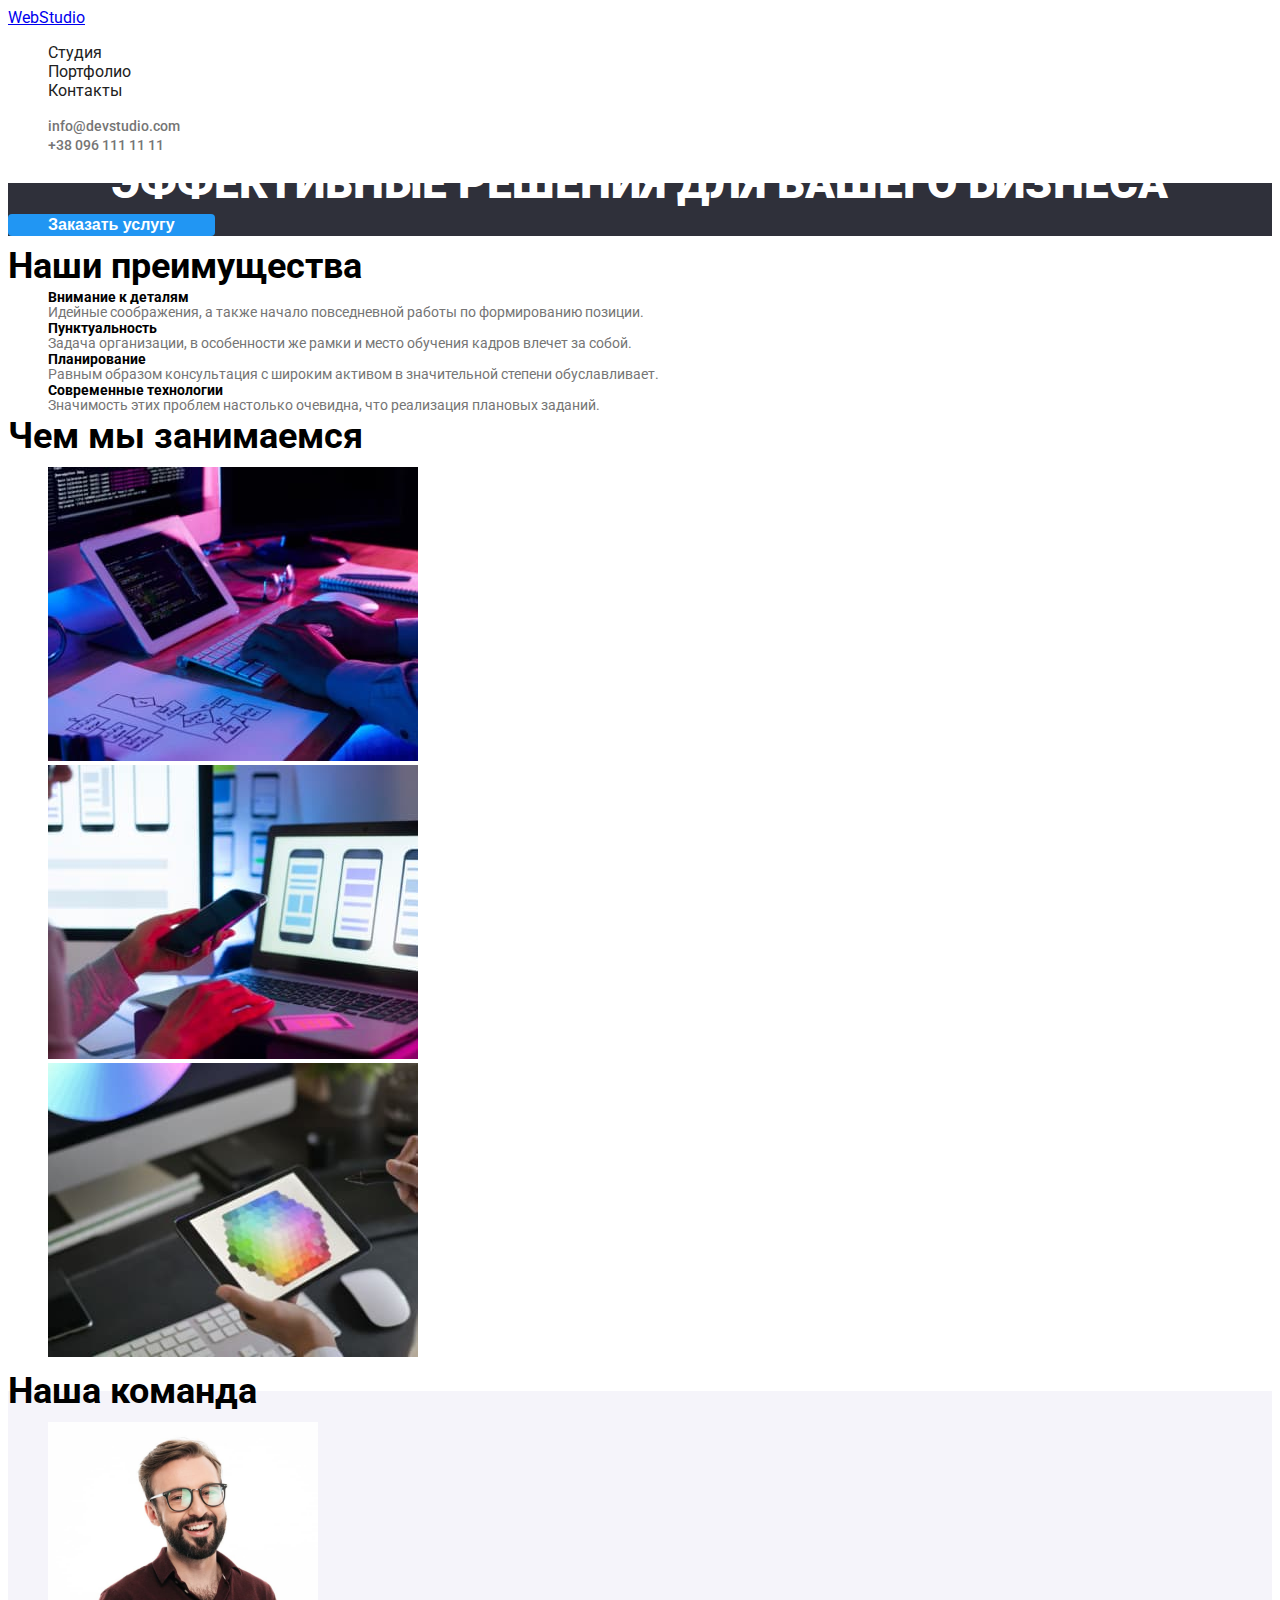
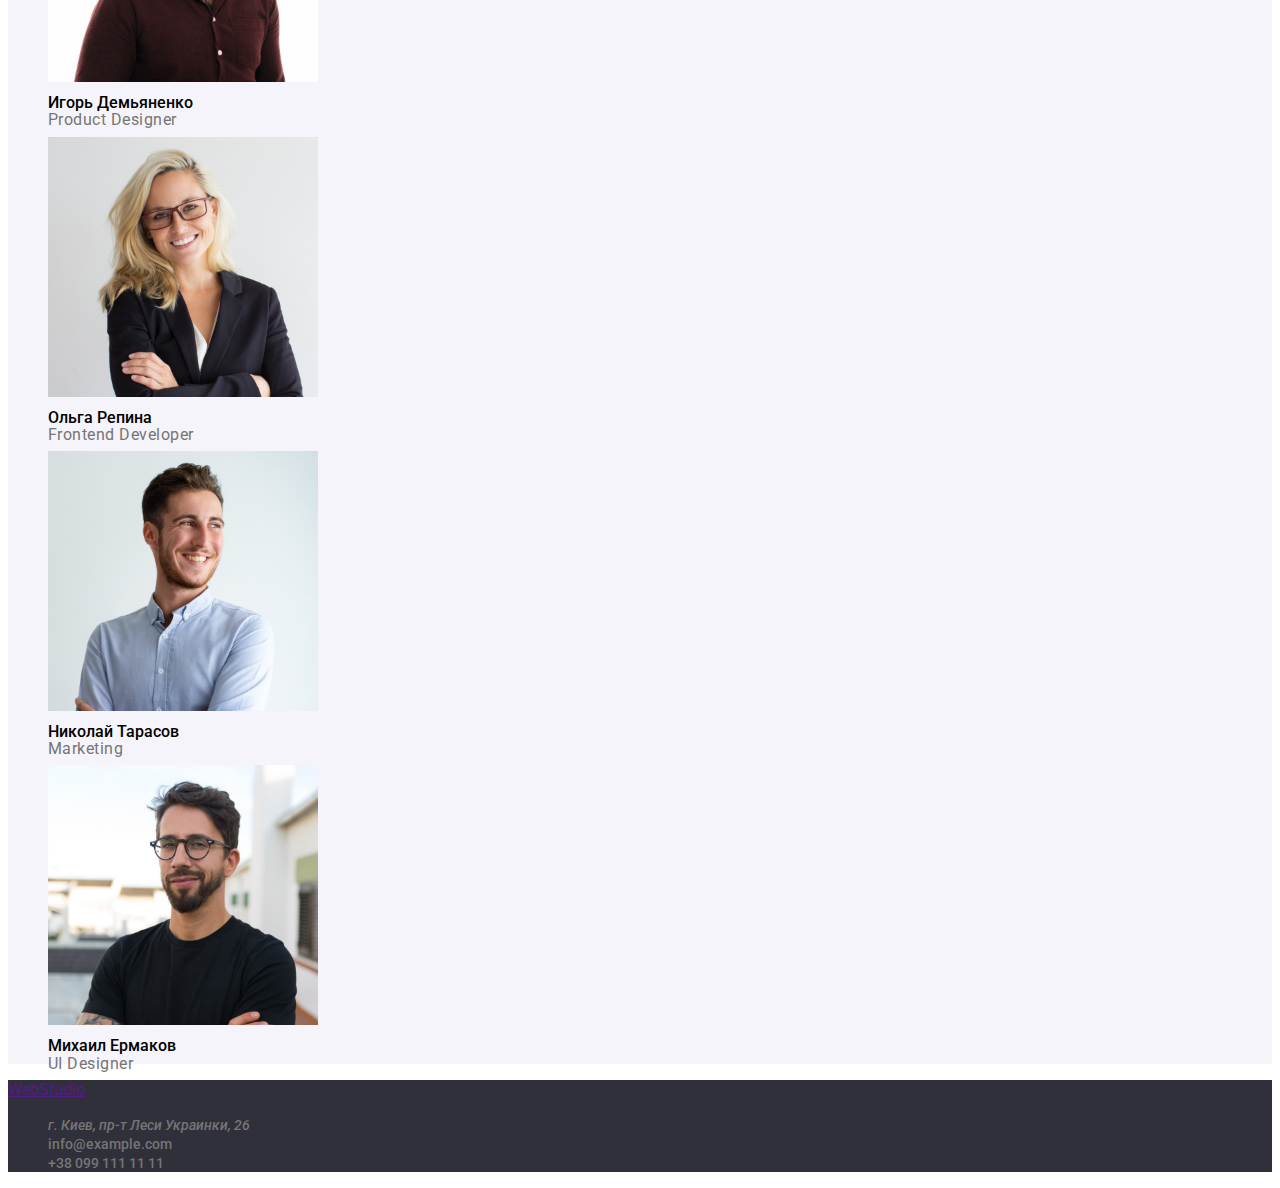
==== index.html @ 584f78d9 "gj" ====
<!DOCTYPE html>
<html lang="ru">
<head>
    <meta charset="UTF-8">
    <meta http-equiv="X-UA-Compatible" content="IE=edge">
    <meta name="viewport" content="width=device-width, initial-scale=1.0">
    <title>WebStudio</title>

    <link rel="preconnect" href="https://fonts.googleapis.com">
    <link rel="preconnect" href="https://fonts.gstatic.com" crossorigin>
    <link href="https://fonts.googleapis.com/css2?family=Roboto:wght@400;500;700;900&display=swap" rel="stylesheet">

    <link rel="stylesheet" href="./css/style.css">
</head>
<body>
    <header style="background-color: #fff;">
        <nav>
            <a href="WebStudio">WebStudio</a>
        <ul class="menu" style="list-style: none;">
            <li class="menu-item">
                <a style="text-decoration: none;" class="menu-link" href="#">Студия</a> 
            </li>
            <li class="menu-item">
                <a style="text-decoration: none;" class="menu-link" href="#">Портфолио</a>
            </li>
            <li class="menu-item">
                <a style="text-decoration: none;" class="menu-link" href="#">Контакты</a>
            </li>
        </ul>
        </nav>
        <ul style="list-style: none;">
            <li><a style="text-decoration: none;" class="contacts" href="mailto:info@devstudio.com">info@devstudio.com</a></li>
            <li><a style="text-decoration: none;" class="contacts" href="tel:+380961111111">+38 096 111 11 11</a></li>
        </ul>
    </header>
    <main>
        <section class="section1">
            <h1 class="title">Эффективные решения для вашего бизнеса</h1>
            <button class="button" type=“button”> Заказать услугу</button>
        </section>
        <section>
            <h2 class="subtitle">Наши преимущества</h2>
        <ul style="list-style: none;">
            <li><h3 class="advantage">Внимание к деталям</h3>
            <p class="advantage-link">Идейные соображения, а такжe начало повседневной работы по формированию позиции.</p></li>
            <li><h3 class="advantage">Пунктуальность</h3>
             <p class="advantage-link">Задача организации, в особенности же рамки и место обучения кадров влечет за собой.</p></li>
            <li><h3 class="advantage">Планирование</h3>
             <p class="advantage-link">Равным образом консультация с широким активом в значительной степени обуславливает.</p></li>
            <li><h3 class="advantage">Современные технологии</h3>
             <p class="advantage-link">Значимость этих проблем настолько очевидна, что реализация плановых заданий.</p></li>
        </ul>
        </section>
            <section>
            <h2 class="subtitle">Чем мы занимаемся</h2>  
            <ul style="list-style: none;">
                <li><img src="images/imgphoto.jpg" alt="Failed to load image" height="294" width="370"></li>
                <li><img src="images/imgphoto1.jpg" alt="Failed to load image" height="294" width="370"></li>
                <li><img src="images/imgphoto2.jpg" alt="Failed to load image" height="294" width="370"></li>
            </ul>     
            </section> 
        <section style="background-color: #F5F4FA;">
                <h2 class="subtitle">Наша команда</h2>
        <ul style="list-style: none;">
            <li>
                <img src="images/imgphoto3.jpg" width="270" height="260" alt="Failed to load image">
                <h3 class="name">Игорь Демьяненко</h3>
                <p class="info">Product Designer</p>
            </li>
            <li>
                <img src="images/imgphoto4.jpg" width="270" height="260" alt="Failed to load image">
                <h3 class="name">Ольга Репина</h3>
                <p class="info">Frontend Developer</p>
            </li>
            <li>
                <img src="images/imgphoto5.jpg" width="270" height="260" alt="Failed to load image">
                <h3 class="name">Николай Тарасов</h3>
                <p class="info">Marketing</p>
            </li>
            <li>
                <img src="images/imgphoto6.jpg" width="270" height="260" alt="Failed to load image">
                <h3 class="name">Михаил Ермаков</h3>
                <p class="info">UI Designer</p>    
            </li>
        </ul> 
        </section>   
    </main>
    <footer style="background-color: #2F303A;">
        <a href="">WebStudio</a>       
            <ul style="list-style: none;">
                <li><address><a style="text-decoration: none;" class="contacts" style="color: #fff;" href="https://www.google.com/maps/place/%D0%B1%D1%83%D0%BB.+%D0%9B%D0%B5%D1%81%D0%B8+%D0%A3%D0%BA%D1%80%D0%B0%D0%B8%D0%BD%D0%BA%D0%B8,+26,+%D0%9A%D0%B8%D0%B5%D0%B2,+02000/@50.4266149,30.5368623,17z/data=!4m5!3m4!1s0x40d4cf0e033ecbe9:0x57a4dffefec77da0!8m2!3d50.4265807!4d30.5383858">г. Киев, пр-т Леси Украинки, 26</a></address></li>
                <li><a style="text-decoration: none;" class="contacts" href="mailto:info@example.com">info@example.com</a></li>
                <li><a style="text-decoration: none;" class="contacts" href="tel:+380991111111">+38 099 111 11 11</a></li>
            </ul>           
    </footer>
</body>
</html>
---- css/style.css ----
body{
    font-family: 'Roboto', sans-serif;
}
.studio{
    width: 500;
    font-size: 14px;
    line-height: 1.17px;
    letter-spacing: 2%;
}

.title{
    color: white;
    font-weight: 900;
    font-size: 44px;
    line-height: 1.3px;
    letter-spacing: 6%;
    text-align: center;
    text-transform: uppercase;
}
.button{
    font-weight: 700;
    font-size: 16px;
    line-height: 1.8px;
    letter-spacing: 6%;
    padding: 10px 40px;
    color: white;
    background-color: #2196F3;
    border: 0px solid ;
    border-radius: 4px;
    cursor: pointer;
}
.button:hover{
    box-shadow: 4px 0px 4px rgba(99, 98, 98, 0.744);
}
.button:active{
    background-color: royalblue;
}
.menu-link{
    color: #212121;
}
.menu-link:hover{
    color: #2196F3;
}
.contacts{
    color: #757575;
    font-weight: 500;
    font-size: 14px;
    line-height: 1.17px;
    letter-spacing: 2%;
}
.contacts:hover{
    color: #2196F3;;
}
.subtitle{
    font-weight: 700;
    font-size: 36px;
    line-height: 1.17px;
    letter-spacing: 3%;
}
.advantage{
    font-weight: 700;
    font-size: 14px;
    line-height: 1.17px;
    letter-spacing: 3%;
}
.advantage-link{
    color: #757575;
    font-weight: 400;
    font-size: 14px;
    line-height: 1.71px;
    letter-spacing: 3%;
}
.name{
    font-weight: 500;
    font-size: 16px;
    line-height: 1.17px;
    letter-spacing: 3%;
}
.info{
    color: #757575;
    font-weight: 400;
    font-size: 16px;
    line-height: 1.17px;
    letter-spacing: 0.03em;
}
.section1{
    background-color: #2F303A;
}
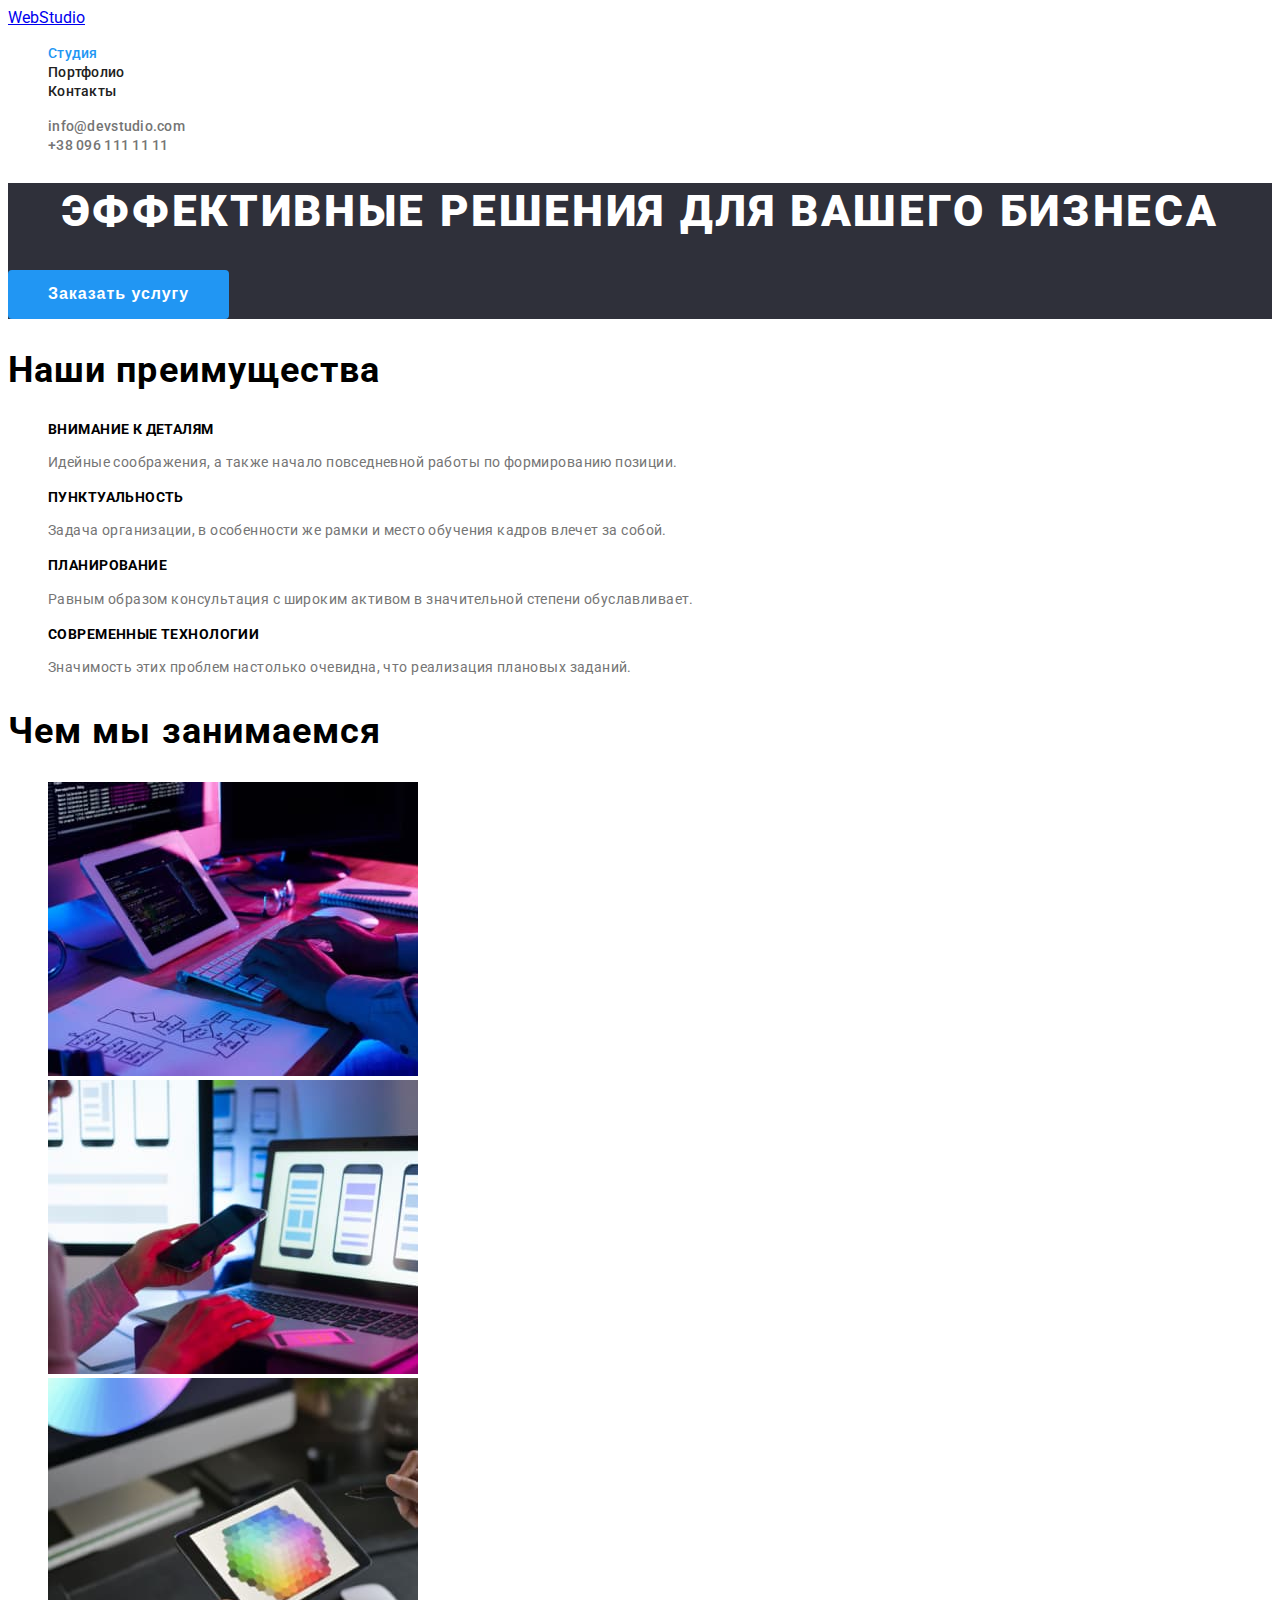
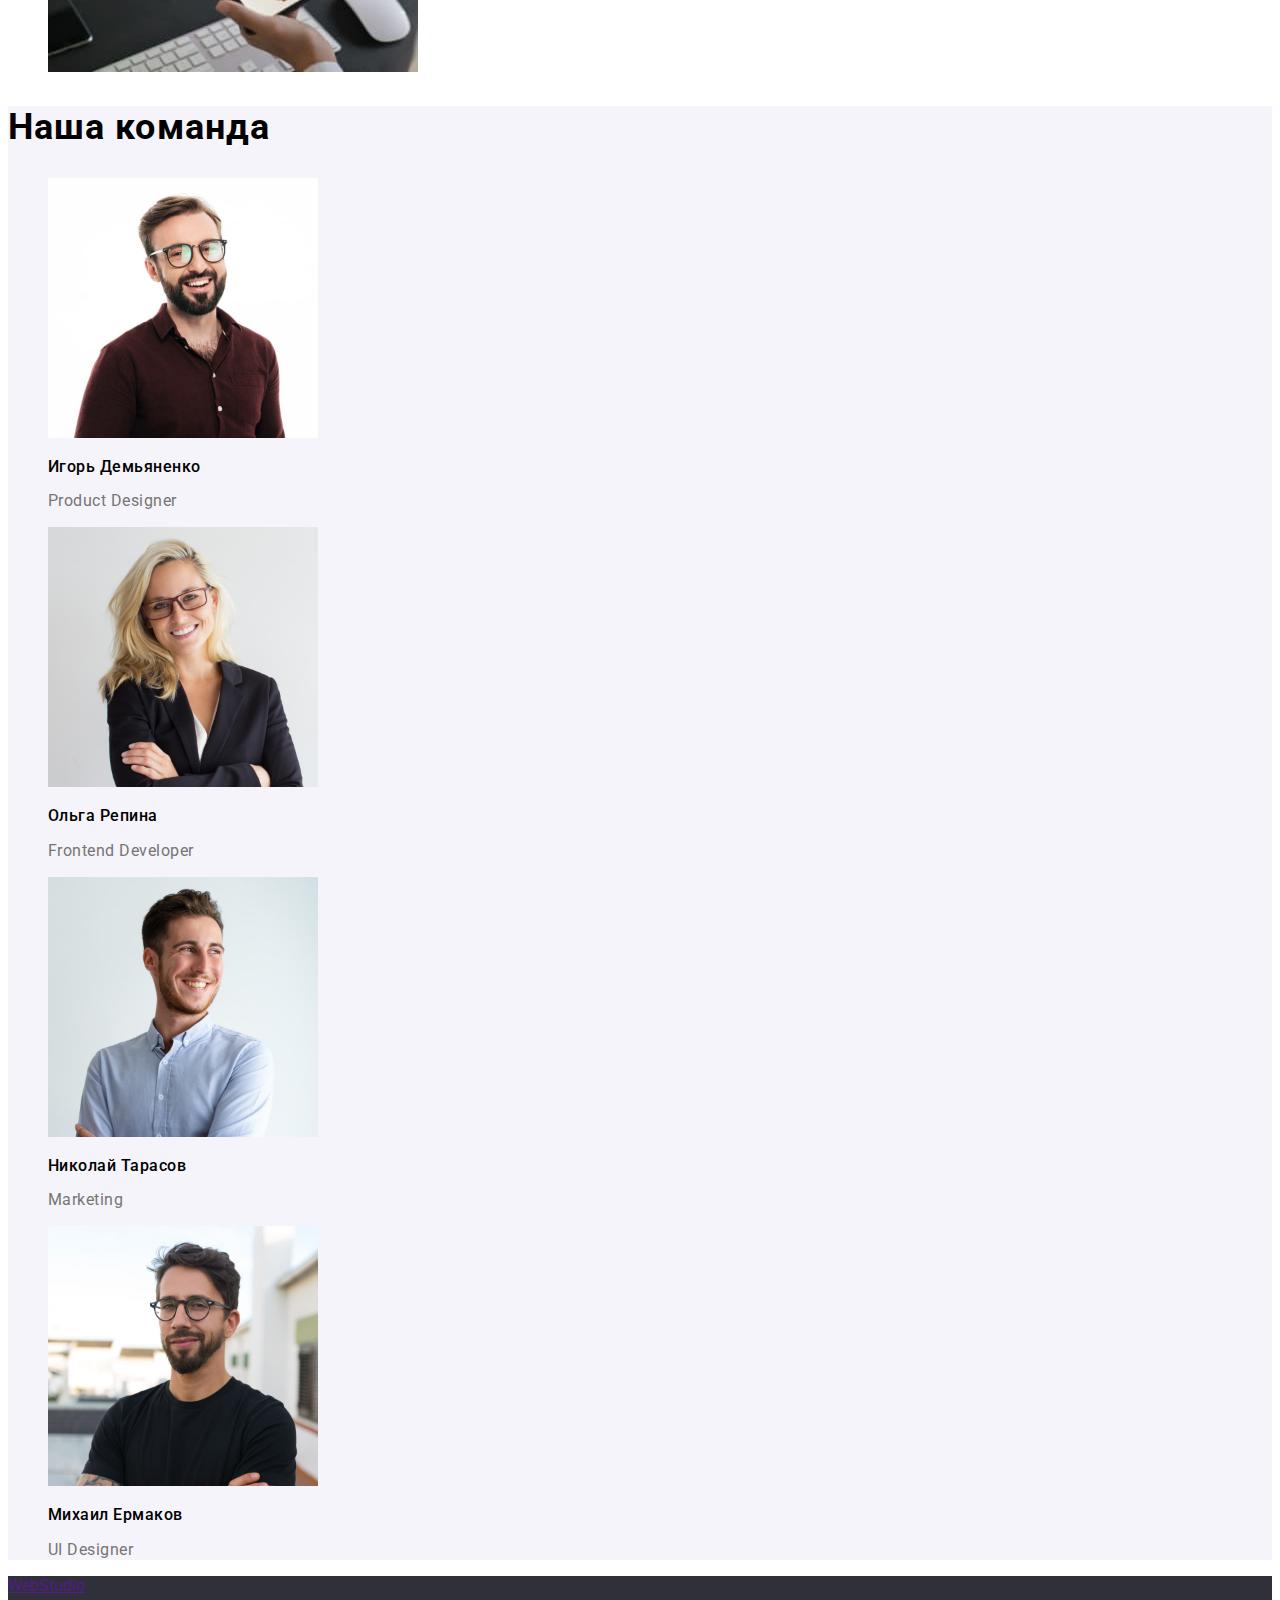
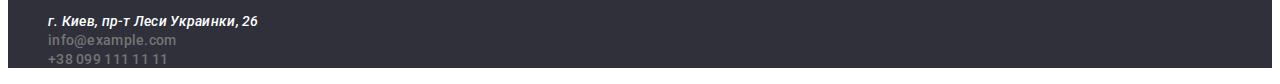
==== commit 510e7503: "Портфолио" ====
--- a/index.html
+++ b/index.html
@@ -16,14 +16,14 @@
     <header style="background-color: #fff;">
         <nav>
             <a href="WebStudio">WebStudio</a>
-        <ul class="menu" style="list-style: none;">
-            <li class="menu-item">
-                <a style="text-decoration: none;" class="menu-link" href="#">Студия</a> 
+        <ul style="list-style: none;">
+            <li>
+                <a style="text-decoration: none;" class="menu-link-p" href="#">Студия</a> 
             </li>
-            <li class="menu-item">
-                <a style="text-decoration: none;" class="menu-link" href="#">Портфолио</a>
+            <li>
+                <a style="text-decoration: none;" class="menu-link" href="./portfolio.html">Портфолио</a>
             </li>
-            <li class="menu-item">
+            <li>
                 <a style="text-decoration: none;" class="menu-link" href="#">Контакты</a>
             </li>
         </ul>
@@ -88,7 +88,7 @@
     <footer style="background-color: #2F303A;">
         <a href="">WebStudio</a>       
             <ul style="list-style: none;">
-                <li><address><a style="text-decoration: none;" class="contacts" style="color: #fff;" href="https://www.google.com/maps/place/%D0%B1%D1%83%D0%BB.+%D0%9B%D0%B5%D1%81%D0%B8+%D0%A3%D0%BA%D1%80%D0%B0%D0%B8%D0%BD%D0%BA%D0%B8,+26,+%D0%9A%D0%B8%D0%B5%D0%B2,+02000/@50.4266149,30.5368623,17z/data=!4m5!3m4!1s0x40d4cf0e033ecbe9:0x57a4dffefec77da0!8m2!3d50.4265807!4d30.5383858">г. Киев, пр-т Леси Украинки, 26</a></address></li>
+                <li><address><a style="text-decoration: none;" class="city" href="https://www.google.com/maps/place/%D0%B1%D1%83%D0%BB.+%D0%9B%D0%B5%D1%81%D0%B8+%D0%A3%D0%BA%D1%80%D0%B0%D0%B8%D0%BD%D0%BA%D0%B8,+26,+%D0%9A%D0%B8%D0%B5%D0%B2,+02000/@50.4266149,30.5368623,17z/data=!4m5!3m4!1s0x40d4cf0e033ecbe9:0x57a4dffefec77da0!8m2!3d50.4265807!4d30.5383858">г. Киев, пр-т Леси Украинки, 26</a></address></li>
                 <li><a style="text-decoration: none;" class="contacts" href="mailto:info@example.com">info@example.com</a></li>
                 <li><a style="text-decoration: none;" class="contacts" href="tel:+380991111111">+38 099 111 11 11</a></li>
             </ul>           
--- a/css/style.css
+++ b/css/style.css
@@ -1,27 +1,62 @@
-body{
+body {
     font-family: 'Roboto', sans-serif;
 }
-.studio{
-    width: 500;
+
+/* menu */
+
+.menu-link {
+    color: #212121;
+    font-weight: 500;
     font-size: 14px;
-    line-height: 1.17px;
-    letter-spacing: 2%;
+    line-height: 1.17;
+    letter-spacing: 0.02em;
 }
 
-.title{
+.menu-link-p {
+    color: #2196F3;
+    font-weight: 500;
+    font-size: 14px;
+    line-height: 1.17;
+    letter-spacing: 0.02em;
+}
+
+.contacts {
+    color: #757575;
+    font-weight: 500;
+    font-size: 14px;
+    line-height: 1.17;
+    letter-spacing: 0.02em;
+}
+
+.city {
+    color: #fff;
+    font-weight: 500;
+    font-size: 14px;
+    line-height: 1.17;
+    letter-spacing: 0.02em;
+}
+
+/* main */
+
+.section1 {
+    background-color: #2F303A;
+}
+
+.title {
     color: white;
     font-weight: 900;
     font-size: 44px;
-    line-height: 1.3px;
-    letter-spacing: 6%;
+    line-height: 1.3;
+    letter-spacing: 0.06em;
     text-align: center;
     text-transform: uppercase;
 }
-.button{
+
+.button {
     font-weight: 700;
     font-size: 16px;
-    line-height: 1.8px;
-    letter-spacing: 6%;
+    line-height: 1.8;
+    letter-spacing: 0.06em;
     padding: 10px 40px;
     color: white;
     background-color: #2196F3;
@@ -29,61 +64,104 @@
     border-radius: 4px;
     cursor: pointer;
 }
-.button:hover{
-    box-shadow: 4px 0px 4px rgba(99, 98, 98, 0.744);
-}
-.button:active{
-    background-color: royalblue;
-}
-.menu-link{
-    color: #212121;
-}
-.menu-link:hover{
-    color: #2196F3;
-}
-.contacts{
-    color: #757575;
-    font-weight: 500;
-    font-size: 14px;
-    line-height: 1.17px;
-    letter-spacing: 2%;
-}
-.contacts:hover{
-    color: #2196F3;;
-}
-.subtitle{
+
+.subtitle {
     font-weight: 700;
     font-size: 36px;
-    line-height: 1.17px;
-    letter-spacing: 3%;
+    line-height: 1.17;
+    letter-spacing: 0.03em;
 }
-.advantage{
+.advantage {
     font-weight: 700;
     font-size: 14px;
-    line-height: 1.17px;
-    letter-spacing: 3%;
+    line-height: 1.17;
+    letter-spacing: 0.03em;
+    text-transform: uppercase;
 }
-.advantage-link{
+.advantage-link {
     color: #757575;
     font-weight: 400;
     font-size: 14px;
-    line-height: 1.71px;
-    letter-spacing: 3%;
+    line-height: 1.71;
+    letter-spacing: 0.03em;
 }
-.name{
+.name {
     font-weight: 500;
     font-size: 16px;
-    line-height: 1.17px;
-    letter-spacing: 3%;
+    line-height: 1.17;
+    letter-spacing: 0.03em;
 }
-.info{
+.info {
     color: #757575;
     font-weight: 400;
     font-size: 16px;
-    line-height: 1.17px;
+    line-height: 1.17;
     letter-spacing: 0.03em;
 }
-.section1{
-    background-color: #2F303A;
+
+
+/* other */
+
+.contacts:hover {
+    color: #2196F3;
 }
 
+.menu-link:hover {
+    color: #2196F3;
+}
+
+.menu-link-p:hover {
+    color: #2196F3;
+}
+
+.button:hover {
+    box-shadow: 4px 0px 4px rgba(18, 141, 207, 0.744);
+}
+
+.button:active {
+    background-color: royalblue;
+}
+
+/* portfolio */
+
+.way {
+    color: #212121;
+    font-weight: 500;
+    font-size: 16px;
+    line-height: 1.6;
+    letter-spacing: 0.03em;
+    padding: 6px 22px;
+    background-color: #F5F4FA;
+    border: 0px solid;
+    border-radius: 4px;
+    cursor: pointer;
+}
+
+.rearward {
+    font-weight: 700;
+    font-size: 18px;
+    line-height: 2;
+    letter-spacing: 0.06em;
+}
+
+.description {
+    color: #757575;
+    font-weight: 400;
+    font-size: 16px;
+    line-height: 1.8;
+    letter-spacing: 0.03em;
+}
+
+/* pr.other */
+
+.way:hover {
+    box-shadow: 4px 0px 4px rgba(77, 193, 225, 0.744);
+}
+
+.way:focus {
+    background-color: #2196F3;
+}
+
+.way:active {
+    background-color: rgb(155, 222, 246);
+}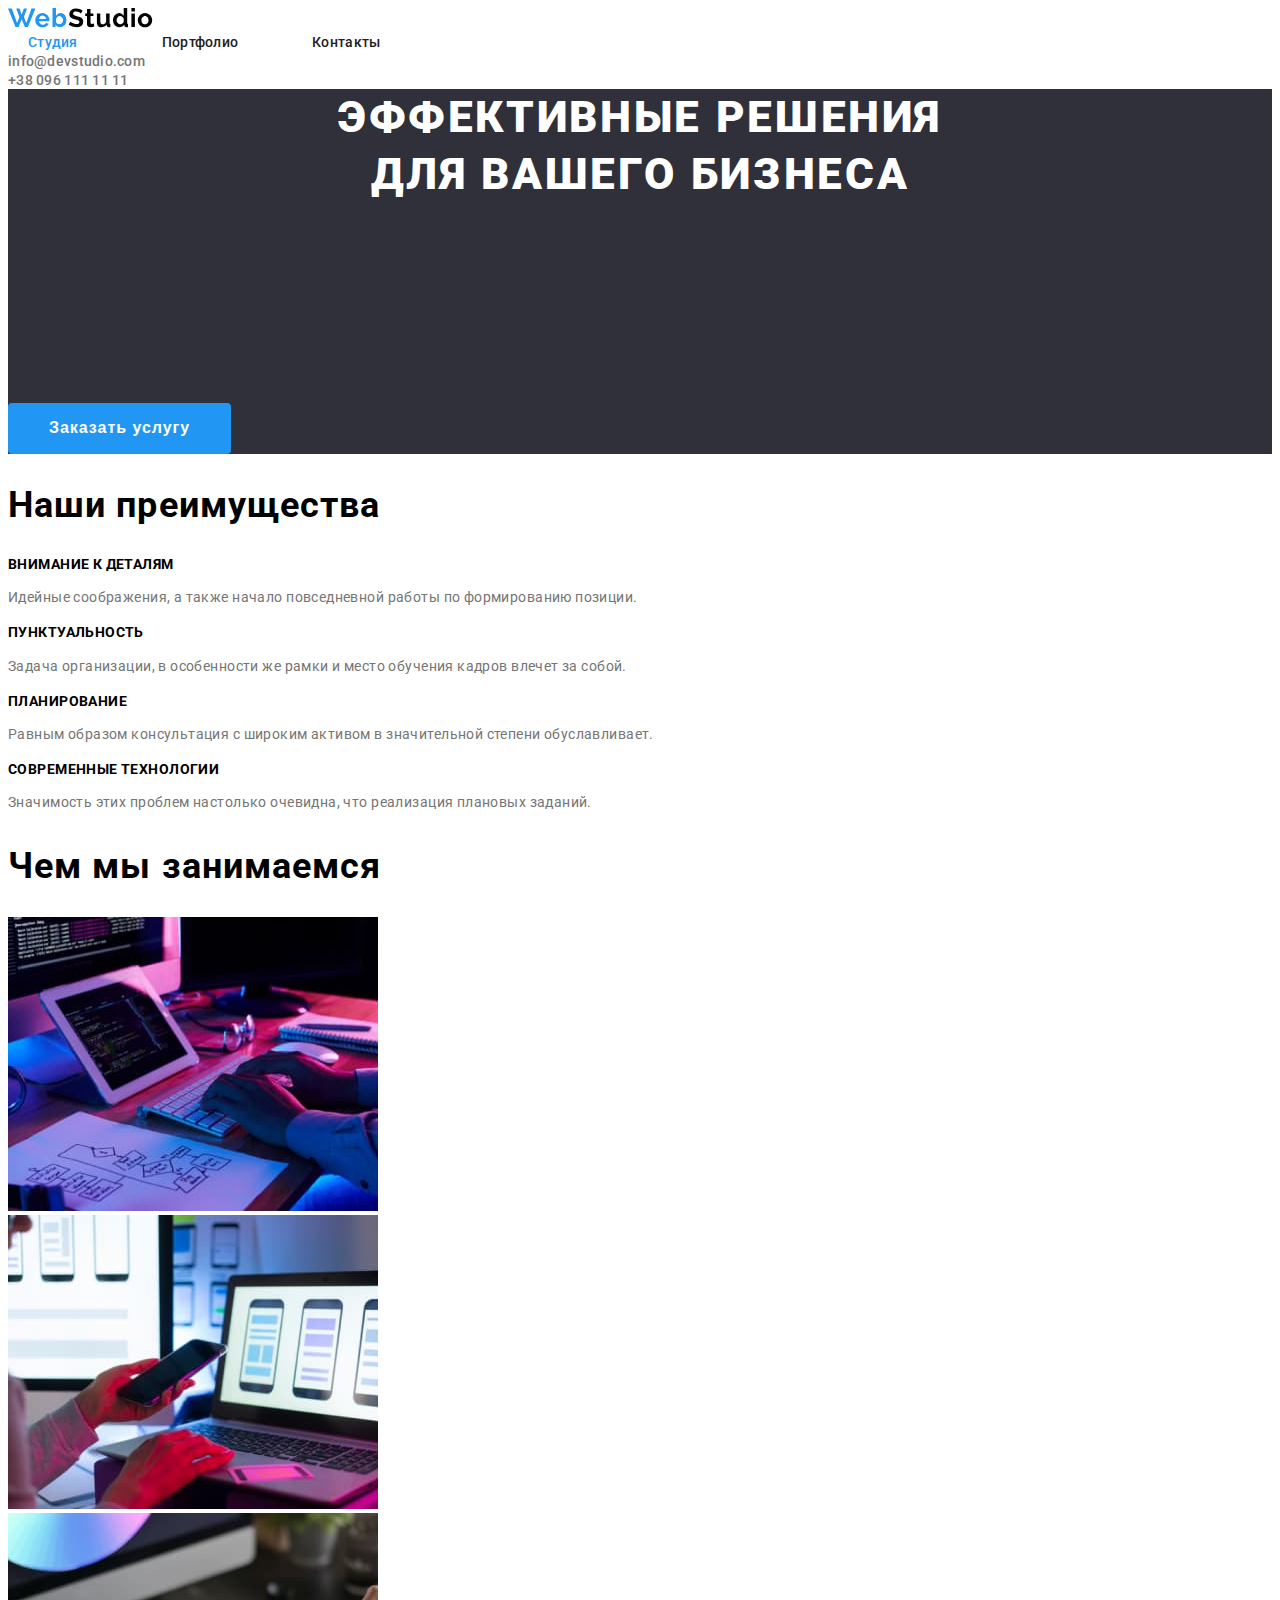
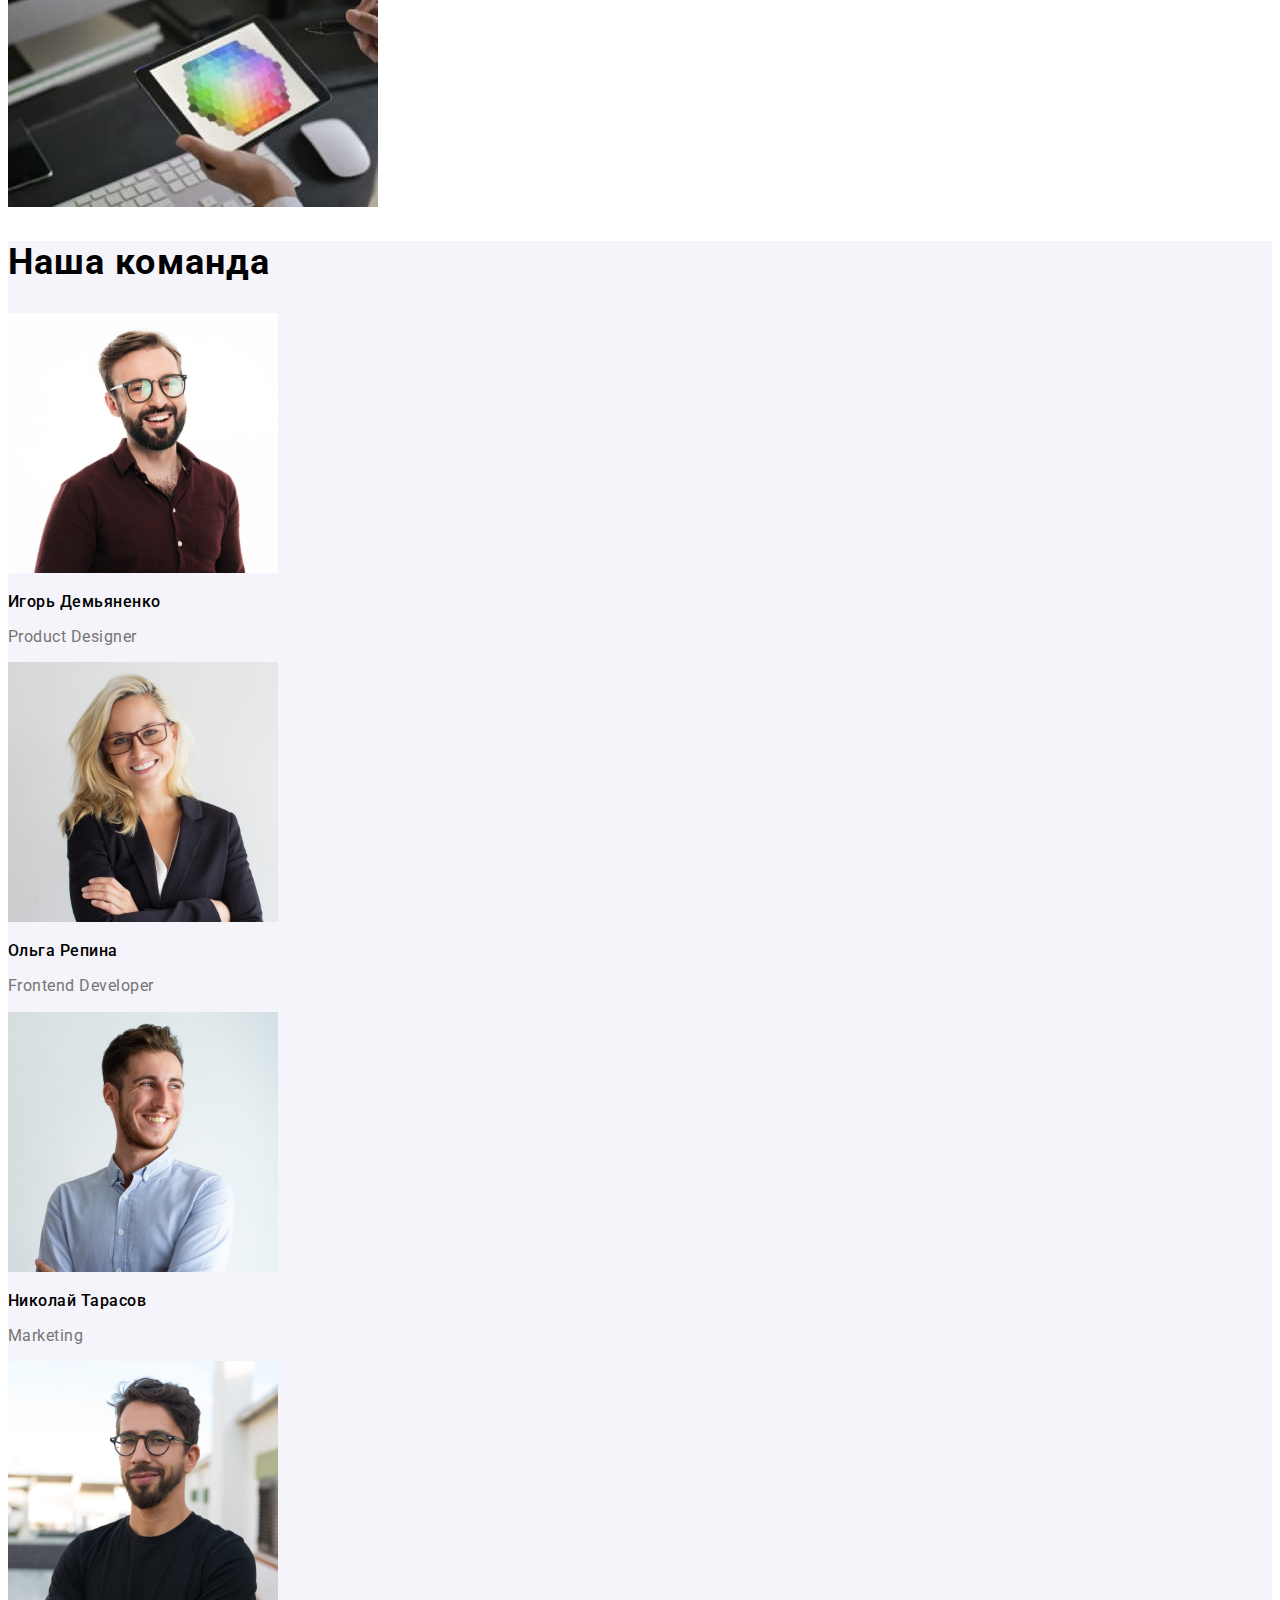
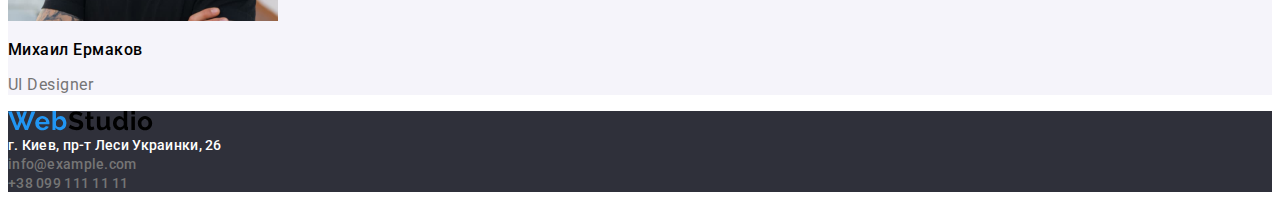
==== commit 0ad1172b: "Portfolio" ====
--- a/index.html
+++ b/index.html
@@ -9,26 +9,31 @@
     <link rel="preconnect" href="https://fonts.googleapis.com">
     <link rel="preconnect" href="https://fonts.gstatic.com" crossorigin>
     <link href="https://fonts.googleapis.com/css2?family=Roboto:wght@400;500;700;900&display=swap" rel="stylesheet">
+    <link rel="preconnect" href="https://fonts.googleapis.com">
+    <link rel="preconnect" href="https://fonts.gstatic.com" crossorigin>
+    <link href="https://fonts.googleapis.com/css2?family=Raleway:wght@700&display=swap" rel="stylesheet">
 
     <link rel="stylesheet" href="./css/style.css">
 </head>
 <body>
     <header style="background-color: #fff;">
         <nav>
-            <a href="WebStudio">WebStudio</a>
-        <ul style="list-style: none;">
-            <li>
+            <a href="./index.html">
+                <img class="logo" src="./images/WebStudio.svg" alt="WebStudio">
+            </a>
+        <ul>
+            <li class="submenu-link">
                 <a style="text-decoration: none;" class="menu-link-p" href="#">Студия</a> 
             </li>
-            <li>
+            <li class="submenu-link">
                 <a style="text-decoration: none;" class="menu-link" href="./portfolio.html">Портфолио</a>
             </li>
-            <li>
-                <a style="text-decoration: none;" class="menu-link" href="#">Контакты</a>
+            <li class="submenu-link">
+                <a style="text-decoration: none;" class="menu-link" href="./cotacts.html">Контакты</a>
             </li>
         </ul>
         </nav>
-        <ul style="list-style: none;">
+        <ul>
             <li><a style="text-decoration: none;" class="contacts" href="mailto:info@devstudio.com">info@devstudio.com</a></li>
             <li><a style="text-decoration: none;" class="contacts" href="tel:+380961111111">+38 096 111 11 11</a></li>
         </ul>
@@ -40,7 +45,7 @@
         </section>
         <section>
             <h2 class="subtitle">Наши преимущества</h2>
-        <ul style="list-style: none;">
+        <ul>
             <li><h3 class="advantage">Внимание к деталям</h3>
             <p class="advantage-link">Идейные соображения, а такжe начало повседневной работы по формированию позиции.</p></li>
             <li><h3 class="advantage">Пунктуальность</h3>
@@ -61,7 +66,7 @@
             </section> 
         <section style="background-color: #F5F4FA;">
                 <h2 class="subtitle">Наша команда</h2>
-        <ul style="list-style: none;">
+        <ul>
             <li>
                 <img src="images/imgphoto3.jpg" width="270" height="260" alt="Failed to load image">
                 <h3 class="name">Игорь Демьяненко</h3>
@@ -86,8 +91,10 @@
         </section>   
     </main>
     <footer style="background-color: #2F303A;">
-        <a href="">WebStudio</a>       
-            <ul style="list-style: none;">
+        <a href="./index.html">
+            <img class="logo" src="./images/WebStudio.svg" alt="WebStudio">
+        </a>       
+            <ul>
                 <li><address><a style="text-decoration: none;" class="city" href="https://www.google.com/maps/place/%D0%B1%D1%83%D0%BB.+%D0%9B%D0%B5%D1%81%D0%B8+%D0%A3%D0%BA%D1%80%D0%B0%D0%B8%D0%BD%D0%BA%D0%B8,+26,+%D0%9A%D0%B8%D0%B5%D0%B2,+02000/@50.4266149,30.5368623,17z/data=!4m5!3m4!1s0x40d4cf0e033ecbe9:0x57a4dffefec77da0!8m2!3d50.4265807!4d30.5383858">г. Киев, пр-т Леси Украинки, 26</a></address></li>
                 <li><a style="text-decoration: none;" class="contacts" href="mailto:info@example.com">info@example.com</a></li>
                 <li><a style="text-decoration: none;" class="contacts" href="tel:+380991111111">+38 099 111 11 11</a></li>
--- a/css/style.css
+++ b/css/style.css
@@ -1,8 +1,40 @@
+*,
+*::before,
+*::after {
+    box-sizing: border-box;
+}
+
+
 body {
     font-family: 'Roboto', sans-serif;
 }
 
+
+address {
+    font-style: normal;
+}
+
+ul, ol {
+    list-style-type: none;
+    margin: 0;
+    padding: 0;
+}
+
 /* menu */
+
+.logo {
+    font-weight: 700;
+    font-size: 26px;
+    line-height: 1.17;
+    letter-spacing: 0.03em;
+    font-family: 'Raleway', sans-serif;
+}
+
+.submenu-link {
+    display: inline-block;
+    margin-right: 50px;
+
+}
 
 .menu-link {
     color: #212121;
@@ -10,6 +42,7 @@
     font-size: 14px;
     line-height: 1.17;
     letter-spacing: 0.02em;
+    padding: 6px 10px;
 }
 
 .menu-link-p {
@@ -18,6 +51,8 @@
     font-size: 14px;
     line-height: 1.17;
     letter-spacing: 0.02em;
+    margin: 5px 10px;
+    padding: 6px 10px;
 }
 
 .contacts {
@@ -29,7 +64,7 @@
 }
 
 .city {
-    color: #fff;
+    color: #ffffff;
     font-weight: 500;
     font-size: 14px;
     line-height: 1.17;
@@ -50,6 +85,8 @@
     letter-spacing: 0.06em;
     text-align: center;
     text-transform: uppercase;
+    max-width: 696px;
+    margin: 0 auto 200px;
 }
 
 .button {
@@ -60,7 +97,7 @@
     padding: 10px 40px;
     color: white;
     background-color: #2196F3;
-    border: 0px solid ;
+    border: 1px solid transparent;
     border-radius: 4px;
     cursor: pointer;
 }
@@ -106,6 +143,10 @@
     color: #2196F3;
 }
 
+.city:hover {
+    color: #2196F3;
+}
+
 .menu-link:hover {
     color: #2196F3;
 }
@@ -132,7 +173,7 @@
     letter-spacing: 0.03em;
     padding: 6px 22px;
     background-color: #F5F4FA;
-    border: 0px solid;
+    border: 1px solid transparent;
     border-radius: 4px;
     cursor: pointer;
 }
@@ -155,13 +196,9 @@
 /* pr.other */
 
 .way:hover {
-    box-shadow: 4px 0px 4px rgba(77, 193, 225, 0.744);
-}
-
-.way:focus {
-    background-color: #2196F3;
+    box-shadow: 4px 0px 4px rgba(16, 186, 233, 0.744);
 }
 
 .way:active {
-    background-color: rgb(155, 222, 246);
+    background-color:#2196F3
 }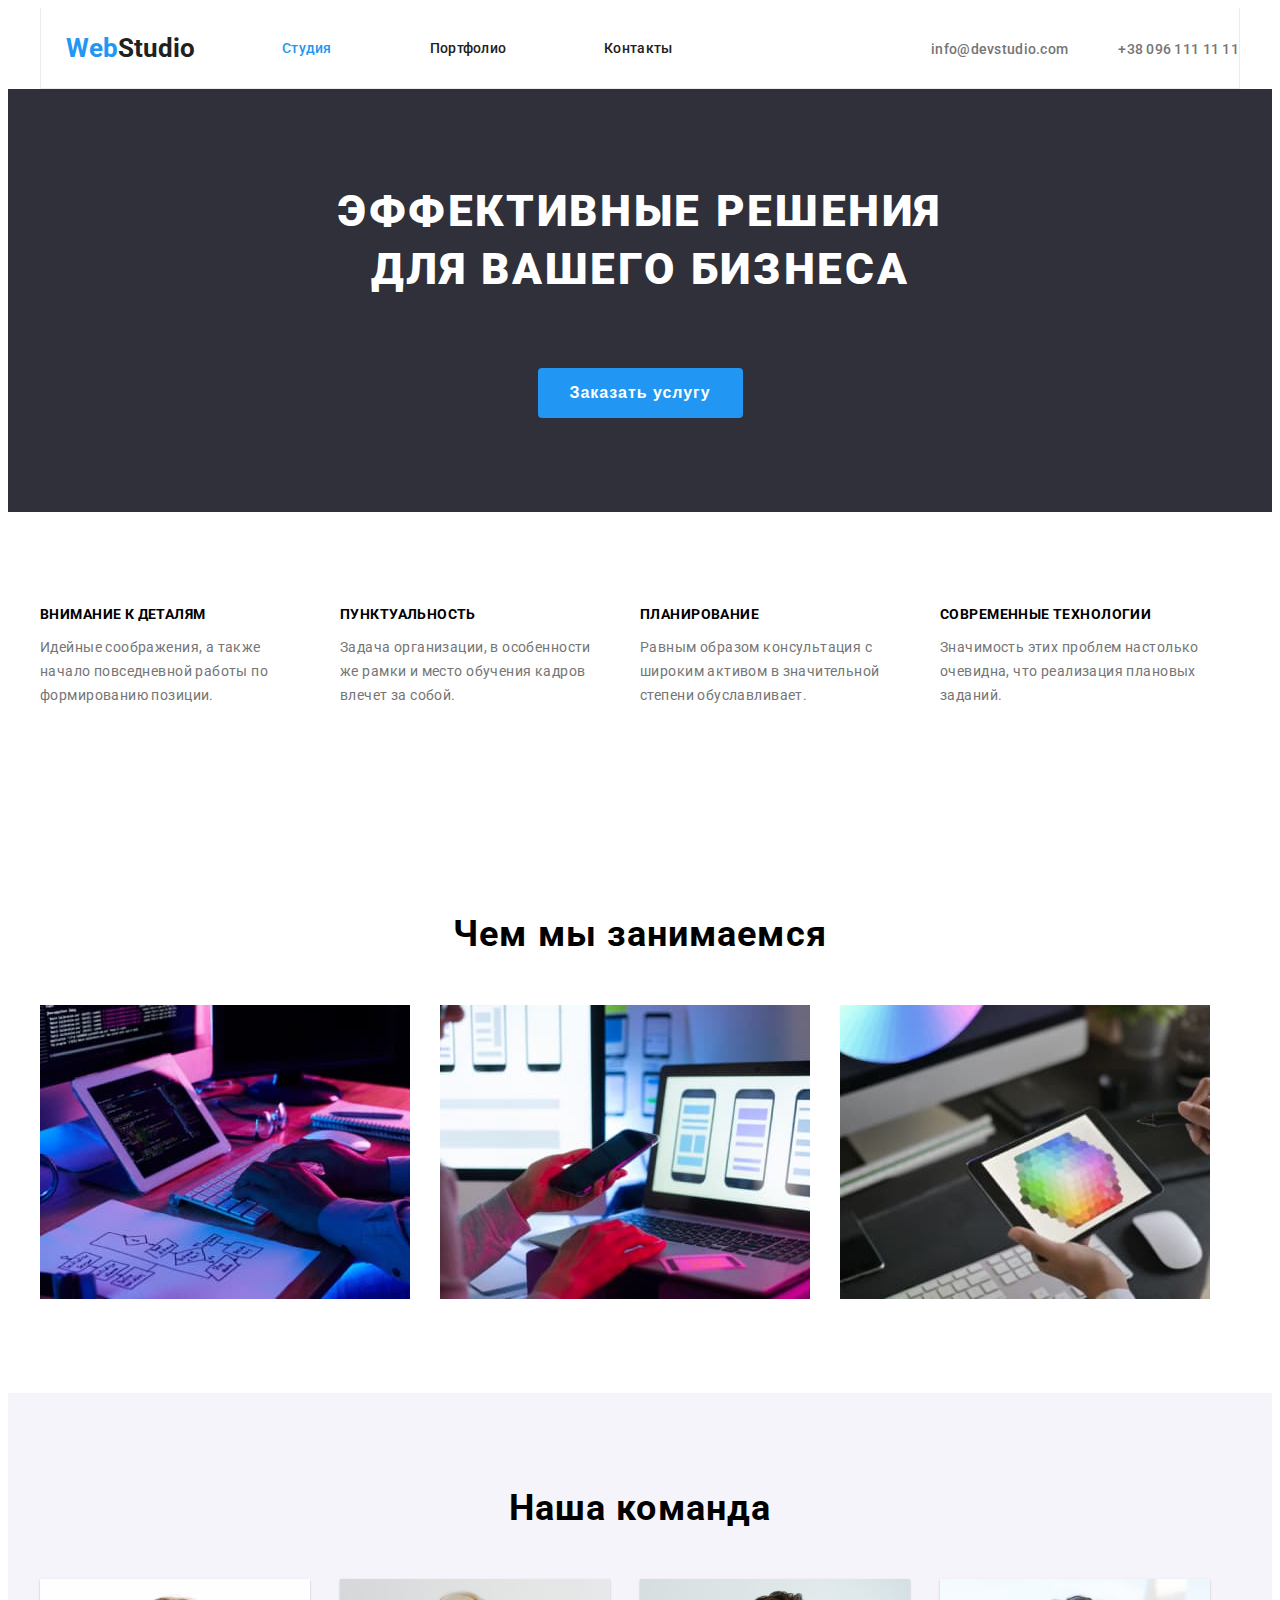
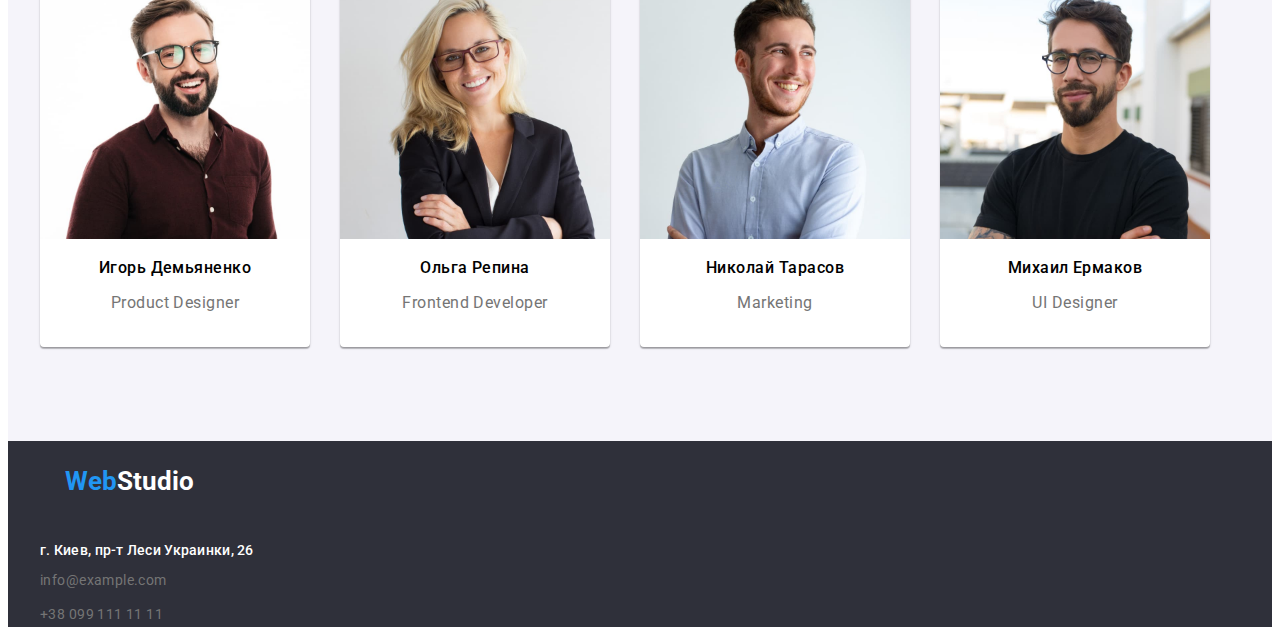
==== commit 976a25be: "hw4" ====
--- a/index.html
+++ b/index.html
@@ -17,88 +17,100 @@
 </head>
 <body>
     <header style="background-color: #fff;">
-        <nav>
-            <a href="./index.html">
-                <img class="logo" src="./images/WebStudio.svg" alt="WebStudio">
-            </a>
-        <ul>
-            <li class="submenu-link">
-                <a style="text-decoration: none;" class="menu-link-p" href="#">Студия</a> 
-            </li>
-            <li class="submenu-link">
-                <a style="text-decoration: none;" class="menu-link" href="./portfolio.html">Портфолио</a>
-            </li>
-            <li class="submenu-link">
-                <a style="text-decoration: none;" class="menu-link" href="./cotacts.html">Контакты</a>
-            </li>
-        </ul>
-        </nav>
-        <ul>
-            <li><a style="text-decoration: none;" class="contacts" href="mailto:info@devstudio.com">info@devstudio.com</a></li>
-            <li><a style="text-decoration: none;" class="contacts" href="tel:+380961111111">+38 096 111 11 11</a></li>
-        </ul>
+        <div class="container">
+            <div class="sky">
+                <nav class="hat">
+                    <a href="./index.html">
+                        <a class="logo" href="#" lang="en">Web<span class="logo-III">Studio</span></a> 
+                    </a>    
+                <ul class="hedmenu">
+                    <li class="submenu-link">
+                        <a style="text-decoration: none;" class="menu-link-p" href="#">Студия</a> 
+                    </li>
+                    <li class="submenu-link">
+                        <a style="text-decoration: none;" class="menu-link" href="./portfolio.html">Портфолио</a>
+                    </li>
+                    <li class="submenu-link">
+                        <a style="text-decoration: none;" class="menu-link" href="./cotacts.html">Контакты</a>
+                    </li>
+                </ul> 
+                </nav>
+                <ul class="cap">
+                    <li class="email-tel"><a style="text-decoration: none;" class="contacts" href="mailto:info@devstudio.com">info@devstudio.com</a></li>
+                    <li class="email-tel"><a style="text-decoration: none;" class="contacts" href="tel:+380961111111">+38 096 111 11 11</a></li>
+                </ul>
+            </div>
+        </div>    
     </header>
     <main>
-        <section class="section1">
-            <h1 class="title">Эффективные решения для вашего бизнеса</h1>
-            <button class="button" type=“button”> Заказать услугу</button>
+        <section class="section-I sections">
+            <div class="container">
+                <h1 class="title">Эффективные решения для вашего бизнеса</h1>
+                <button class="button" type=“button”> Заказать услугу</button>
+            </div>
         </section>
-        <section>
-            <h2 class="subtitle">Наши преимущества</h2>
-        <ul>
-            <li><h3 class="advantage">Внимание к деталям</h3>
-            <p class="advantage-link">Идейные соображения, а такжe начало повседневной работы по формированию позиции.</p></li>
-            <li><h3 class="advantage">Пунктуальность</h3>
-             <p class="advantage-link">Задача организации, в особенности же рамки и место обучения кадров влечет за собой.</p></li>
-            <li><h3 class="advantage">Планирование</h3>
-             <p class="advantage-link">Равным образом консультация с широким активом в значительной степени обуславливает.</p></li>
-            <li><h3 class="advantage">Современные технологии</h3>
-             <p class="advantage-link">Значимость этих проблем настолько очевидна, что реализация плановых заданий.</p></li>
-        </ul>
+        <section class="section-II sections">
+            <div class="container">
+                <h2 class="subtitle">Наши преимущества</h2>
+                <ul class="subadvantage">
+                    <li><h3 class="advantage">Внимание к деталям</h3>
+                    <p class="advantage-link">Идейные соображения, а такжe начало повседневной работы по формированию позиции.</p></li>
+                    <li><h3 class="advantage">Пунктуальность</h3>
+                     <p class="advantage-link">Задача организации, в особенности же рамки и место обучения кадров влечет за собой.</p></li>
+                    <li><h3 class="advantage">Планирование</h3>
+                     <p class="advantage-link">Равным образом консультация с широким активом в значительной степени обуславливает.</p></li>
+                    <li><h3 class="advantage">Современные технологии</h3>
+                     <p class="advantage-link">Значимость этих проблем настолько очевидна, что реализация плановых заданий.</p></li>
+                </ul>
+            </div>
         </section>
-            <section>
-            <h2 class="subtitle">Чем мы занимаемся</h2>  
-            <ul style="list-style: none;">
-                <li><img src="images/imgphoto.jpg" alt="Failed to load image" height="294" width="370"></li>
-                <li><img src="images/imgphoto1.jpg" alt="Failed to load image" height="294" width="370"></li>
-                <li><img src="images/imgphoto2.jpg" alt="Failed to load image" height="294" width="370"></li>
-            </ul>     
+            <section class="section-III sections">
+                <div class="container">
+                    <h2 class="work">Чем мы занимаемся</h2>  
+                    <ul class="flat-link">
+                        <li class="flat"><img src="images/imgphoto.jpg" alt="Failed to load image" height="294" width="370"></li>
+                        <li class="flat"><img src="images/imgphoto1.jpg" alt="Failed to load image" height="294" width="370"></li>
+                        <li class="flat"><img src="images/imgphoto2.jpg" alt="Failed to load image" height="294" width="370"></li>
+                    </ul>     
+                </div>
             </section> 
-        <section style="background-color: #F5F4FA;">
-                <h2 class="subtitle">Наша команда</h2>
-        <ul>
-            <li>
-                <img src="images/imgphoto3.jpg" width="270" height="260" alt="Failed to load image">
-                <h3 class="name">Игорь Демьяненко</h3>
-                <p class="info">Product Designer</p>
-            </li>
-            <li>
-                <img src="images/imgphoto4.jpg" width="270" height="260" alt="Failed to load image">
-                <h3 class="name">Ольга Репина</h3>
-                <p class="info">Frontend Developer</p>
-            </li>
-            <li>
-                <img src="images/imgphoto5.jpg" width="270" height="260" alt="Failed to load image">
-                <h3 class="name">Николай Тарасов</h3>
-                <p class="info">Marketing</p>
-            </li>
-            <li>
-                <img src="images/imgphoto6.jpg" width="270" height="260" alt="Failed to load image">
-                <h3 class="name">Михаил Ермаков</h3>
-                <p class="info">UI Designer</p>    
-            </li>
-        </ul> 
+        <section class="section-IIII sections">
+            <div class="container">
+                <h2 class="doop">Наша команда</h2>
+                <ul class="foot-flat-link">
+                    <li class="foot-flat">
+                        <img src="images/imgphoto3.jpg" width="270" height="260" alt="Failed to load image">
+                        <h3 class="name">Игорь Демьяненко</h3>
+                        <p class="info">Product Designer</p>
+                    </li>
+                    <li class="foot-flat">
+                        <img src="images/imgphoto4.jpg" width="270" height="260" alt="Failed to load image">
+                        <h3 class="name">Ольга Репина</h3>
+                        <p class="info">Frontend Developer</p>
+                    </li>
+                    <li class="foot-flat">
+                        <img src="images/imgphoto5.jpg" width="270" height="260" alt="Failed to load image">
+                        <h3 class="name">Николай Тарасов</h3>
+                        <p class="info">Marketing</p>
+                    </li>
+                    <li class="foot-flat">
+                        <img src="images/imgphoto6.jpg" width="270" height="260" alt="Failed to load image">
+                        <h3 class="name">Михаил Ермаков</h3>
+                        <p class="info">UI Designer</p>    
+                    </li>
+                </ul> 
+            </div>
         </section>   
     </main>
-    <footer style="background-color: #2F303A;">
-        <a href="./index.html">
-            <img class="logo" src="./images/WebStudio.svg" alt="WebStudio">
-        </a>       
-            <ul>
+    <footer class="bottom">
+        <div class="container">
+            <a class="logo" href="#" lang="en">Web<span class="logo-II">Studio</span></a> 
+            <ul class="foot-ul">
                 <li><address><a style="text-decoration: none;" class="city" href="https://www.google.com/maps/place/%D0%B1%D1%83%D0%BB.+%D0%9B%D0%B5%D1%81%D0%B8+%D0%A3%D0%BA%D1%80%D0%B0%D0%B8%D0%BD%D0%BA%D0%B8,+26,+%D0%9A%D0%B8%D0%B5%D0%B2,+02000/@50.4266149,30.5368623,17z/data=!4m5!3m4!1s0x40d4cf0e033ecbe9:0x57a4dffefec77da0!8m2!3d50.4265807!4d30.5383858">г. Киев, пр-т Леси Украинки, 26</a></address></li>
-                <li><a style="text-decoration: none;" class="contacts" href="mailto:info@example.com">info@example.com</a></li>
-                <li><a style="text-decoration: none;" class="contacts" href="tel:+380991111111">+38 099 111 11 11</a></li>
+                <li><a style="text-decoration: none;" class="foot-contacts" href="mailto:info@example.com">info@example.com</a></li>
+                <li><a style="text-decoration: none;" class="foot-contacts-p" href="tel:+380991111111">+38 099 111 11 11</a></li>
             </ul>           
+        </div>
     </footer>
 </body>
 </html>
--- a/css/style.css
+++ b/css/style.css
@@ -1,9 +1,29 @@
+
 *,
-*::before,
-*::after {
-    box-sizing: border-box;
-}
-
+*::after,
+*::before {
+    box-sizing: inherit;
+}
+
+h1,
+h2,
+h3,
+h4,
+h5,
+h6,
+p {
+    margin-top: 0;
+}
+
+img {
+    display: block;
+    max-width: 100%;
+    height: auto;
+}
+
+html {
+    scroll-behavior: smooth;
+}
 
 body {
     font-family: 'Roboto', sans-serif;
@@ -20,20 +40,58 @@
     padding: 0;
 }
 
+a {
+    display: inline-block;
+}
+
 /* menu */
 
+.container {
+    width: 1200px;
+    margin: 0 auto;
+    padding-left: 15px;
+    padding-right: 15px;
+}
+
+.sky {
+    display: flex;
+    align-items: center;
+    border-bottom: 1px solid #ECECEC;
+    border-left: 1px solid #ECECEC;
+    border-right: 1px solid #ECECEC;
+}
+
+.hat {
+    display: flex;
+    align-items: center;
+}
+
 .logo {
+    text-decoration: none;
     font-weight: 700;
     font-size: 26px;
     line-height: 1.17;
-    letter-spacing: 0.03em;
-    font-family: 'Raleway', sans-serif;
+    padding: 25px 25px;
+    color:#2196F3
+}
+
+.logo-II {
+    color: #ffffff;
+}
+
+.logo-III {
+    color: #212121;
+}
+
+.headmenu {
+    display: flex;
+    align-items: center;
+    gap: 50px;
 }
 
 .submenu-link {
     display: inline-block;
-    margin-right: 50px;
-
+    margin-left: 30px;
 }
 
 .menu-link {
@@ -42,7 +100,7 @@
     font-size: 14px;
     line-height: 1.17;
     letter-spacing: 0.02em;
-    padding: 6px 10px;
+    padding: 32px 32px;
 }
 
 .menu-link-p {
@@ -51,8 +109,13 @@
     font-size: 14px;
     line-height: 1.17;
     letter-spacing: 0.02em;
-    margin: 5px 10px;
-    padding: 6px 10px;
+    padding: 32px 32px;
+}
+
+.cap {
+    gap: 50px;
+    display: flex;
+    margin-left: auto;
 }
 
 .contacts {
@@ -61,6 +124,10 @@
     font-size: 14px;
     line-height: 1.17;
     letter-spacing: 0.02em;
+}
+
+.foot-contacts {
+    
 }
 
 .city {
@@ -69,12 +136,33 @@
     font-size: 14px;
     line-height: 1.17;
     letter-spacing: 0.02em;
+    margin-top: 20px;
 }
 
 /* main */
 
-.section1 {
+.section-I {
     background-color: #2F303A;
+    padding: 200px 0;
+    text-align: center;
+}
+
+.section-II {
+    display: flex;
+}
+
+.section-III {
+    display: flex;
+    padding-top: 0;
+}
+
+.section-IIII {
+    background-color: #F5F4FA;
+}
+
+.sections {
+    padding-top: 94px;
+    padding-bottom: 94px;
 }
 
 .title {
@@ -87,55 +175,146 @@
     text-transform: uppercase;
     max-width: 696px;
     margin: 0 auto 200px;
+    margin-bottom: 40px;
 }
 
 .button {
+    margin-top: 30px;
+    left: 50%;
+    padding: 10px 32px;
+    border-radius: 4px;
     font-weight: 700;
     font-size: 16px;
-    line-height: 1.8;
+    line-height: 1.87;
+    border: 0;
     letter-spacing: 0.06em;
-    padding: 10px 40px;
     color: white;
     background-color: #2196F3;
-    border: 1px solid transparent;
-    border-radius: 4px;
     cursor: pointer;
 }
 
-.subtitle {
-    font-weight: 700;
-    font-size: 36px;
-    line-height: 1.17;
-    letter-spacing: 0.03em;
-}
+
 .advantage {
     font-weight: 700;
     font-size: 14px;
     line-height: 1.17;
     letter-spacing: 0.03em;
     text-transform: uppercase;
-}
+    align-items: center;
+}
+
+.subtitle {
+    position: absolute; 
+    width: 1px; 
+    height: 1px; 
+    margin: -1px; 
+    padding: 0; 
+    overflow: hidden; 
+    border: 0; 
+    clip: rect(0 0 0 0);
+}
+
+.work {
+    font-weight: 700; 
+    font-size: 36px; 
+    line-height: 1.17;
+    letter-spacing: 0.03em;
+    display: flex;
+    justify-content: center;
+    margin-bottom: 50px;
+}
+
+.doop {
+    font-weight: 700; 
+    font-size: 36px; 
+    line-height: 1.17;
+    letter-spacing: 0.03em;
+    display: flex;
+    justify-content: center;
+    margin-bottom: 50px;
+}
+
 .advantage-link {
     color: #757575;
     font-weight: 400;
     font-size: 14px;
     line-height: 1.71;
     letter-spacing: 0.03em;
-}
+    width: 270px;
+    height: 75px;
+    align-items: center;
+}
+
+.subadvantage {
+    display: flex;
+    gap: 30px;
+}
+
 .name {
     font-weight: 500;
     font-size: 16px;
     line-height: 1.17;
     letter-spacing: 0.03em;
-}
+    text-align: center;
+    margin-top: 20px;
+}
+
 .info {
     color: #757575;
     font-weight: 400;
     font-size: 16px;
     line-height: 1.17;
     letter-spacing: 0.03em;
-}
-
+    text-align: center;
+    margin-top: 10px;
+}
+
+.flat-link {
+    list-style: none;
+    display: flex;
+    gap: 30px;
+}
+
+.flat {
+}
+
+.foot-flat-link {
+    list-style: none;
+    display: flex;
+    gap: 30px;
+}
+
+.foot-flat {
+    background-color: #ffffff;
+    width: 270px;
+    height: 368px;
+    left: 815px;
+    top: 1635px;
+    border-radius: 0px 0px 4px 4px;
+    box-shadow: 0px 1px 3px rgba(0, 0, 0, 0.12), 0px 1px 1px rgba(0, 0, 0, 0.14), 0px 2px 1px rgba(0, 0, 0, 0.2);
+}
+
+.bottom {
+    background-color: #2F303A;
+}
+
+.foot-contacts {
+    font-weight: 400px;
+    font-size: 14px;
+    line-height: 1.71;
+    letter-spacing: 0.03em;
+    color: #757575;
+    margin-top: 10px;
+}
+
+.foot-contacts-p {
+    font-weight: 400px;
+    font-size: 14px;
+    line-height: 1.71;
+    letter-spacing: 0.03em;
+    color: #757575;
+    margin-top: 10px;
+}
 
 /* other */
 
@@ -163,7 +342,12 @@
     background-color: royalblue;
 }
 
+
 /* portfolio */
+
+.port-sec {
+    text-align: center;
+}
 
 .way {
     color: #212121;
@@ -176,13 +360,34 @@
     border: 1px solid transparent;
     border-radius: 4px;
     cursor: pointer;
+    margin-bottom: 55px;
+    margin-top: 100px;
+    margin-left: 8px;
+}
+
+.way-p {
+    color: #FFFFFF;
+    font-weight: 500;
+    font-size: 16px;
+    line-height: 1.6;
+    letter-spacing: 0.03em;
+    padding: 6px 22px;
+    background-color: #2196F3;
+    border: 1px solid transparent;
+    border-radius: 4px;
+    cursor: pointer;
+    margin-bottom: 55px;
+    margin-top: 100px;
+    margin-left: 8px;
 }
 
 .rearward {
-    font-weight: 700;
+    font-weight: 700px;
     font-size: 18px;
     line-height: 2;
     letter-spacing: 0.06em;
+    margin-top: 20px;
+    margin-left: 24px;
 }
 
 .description {
@@ -191,14 +396,50 @@
     font-size: 16px;
     line-height: 1.8;
     letter-spacing: 0.03em;
+    margin-top: 4px;
+    margin-left: 24px;
+}
+
+.port-galery {
+    display: flex;
+    flex-wrap: wrap; 
+    gap: 30px;
+}
+
+.port-photo {
+}
+
+.port-galery-div {
+   border-left: 1px solid #EEEEEE;
+   border-bottom: 1px solid #EEEEEE;
+   border-right: 1px solid #EEEEEE;
+   display: block;
 }
 
 /* pr.other */
 
+.hide {
+    position: absolute; 
+    width: 1px; 
+    height: 1px; 
+    margin: -1px; 
+    padding: 0; 
+    overflow: hidden; 
+    border: 0; 
+    clip: rect(0 0 0 0);
+}
+
 .way:hover {
-    box-shadow: 4px 0px 4px rgba(16, 186, 233, 0.744);
+    background-color: #2196F3;
 }
 
 .way:active {
-    background-color:#2196F3
-}+    background-color: #0062b2;
+}
+
+.way:hover {
+    color: #ffffff;
+}
+
+
+
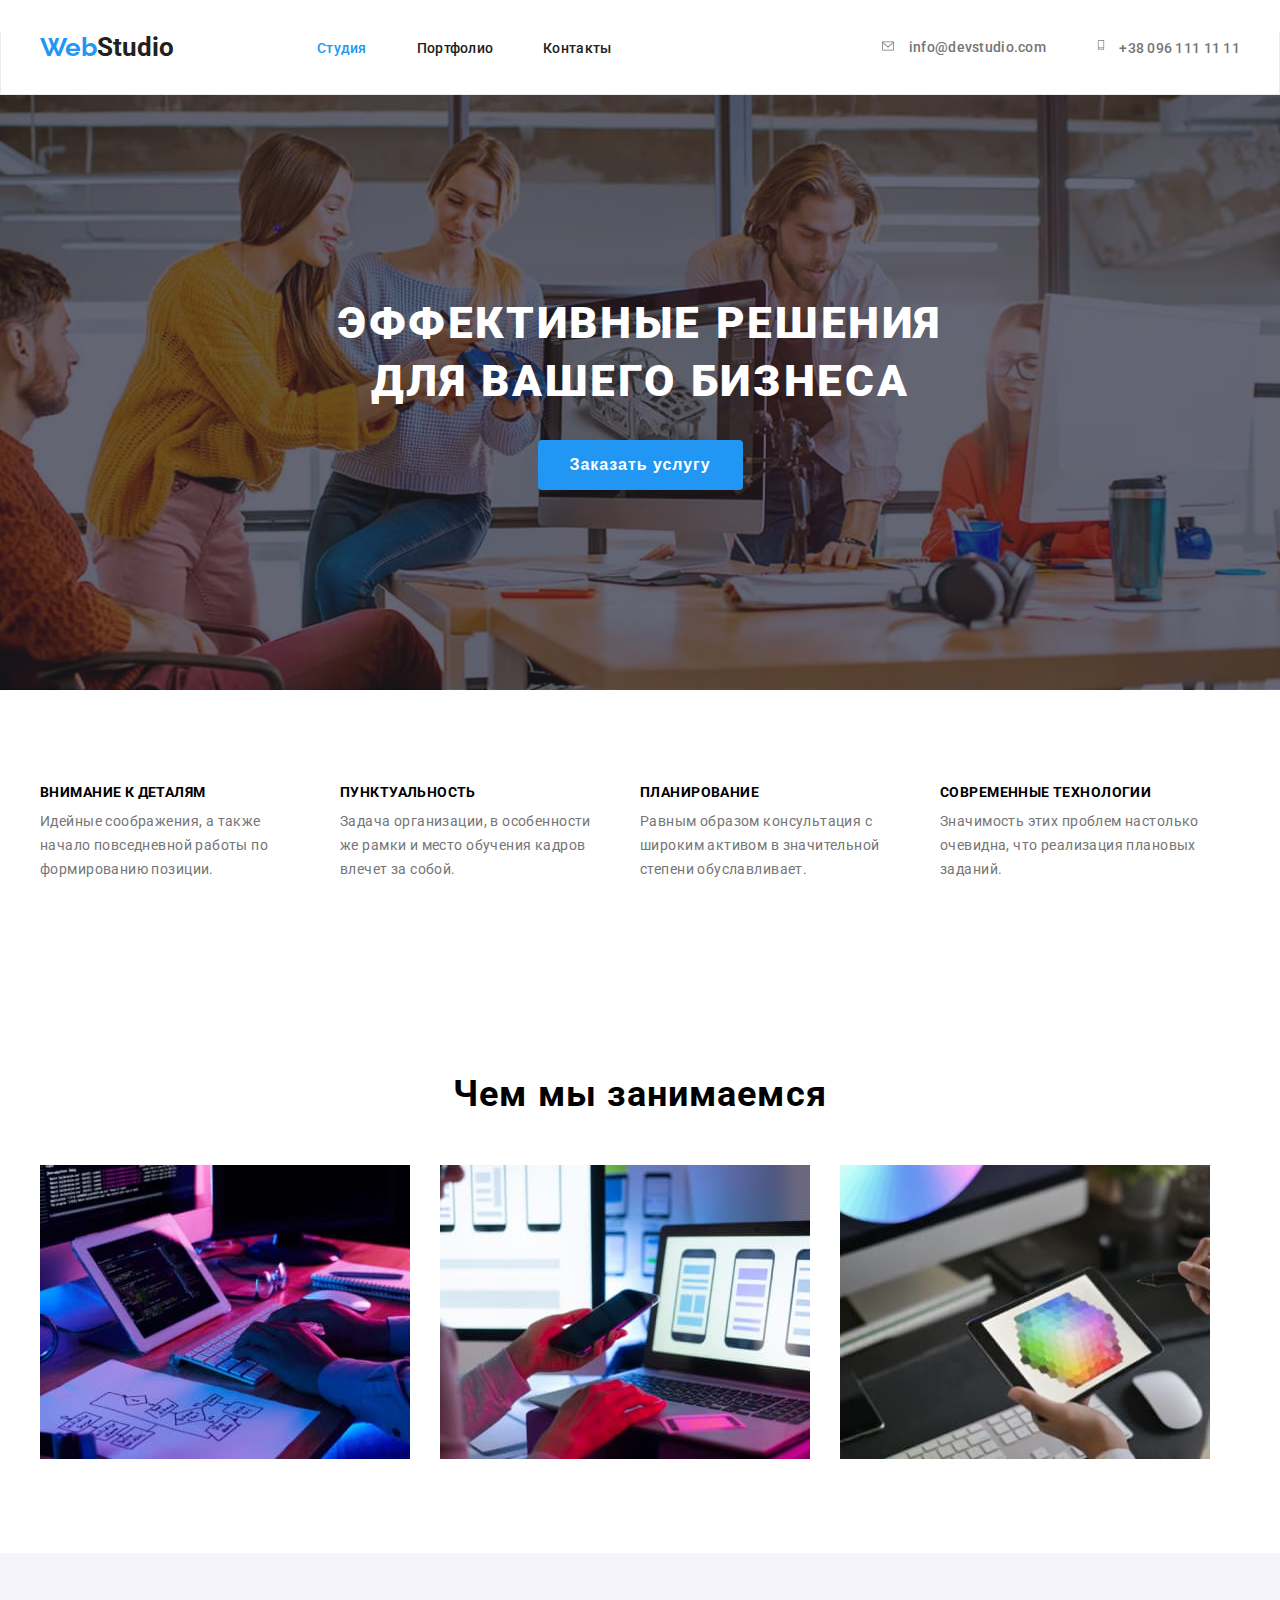
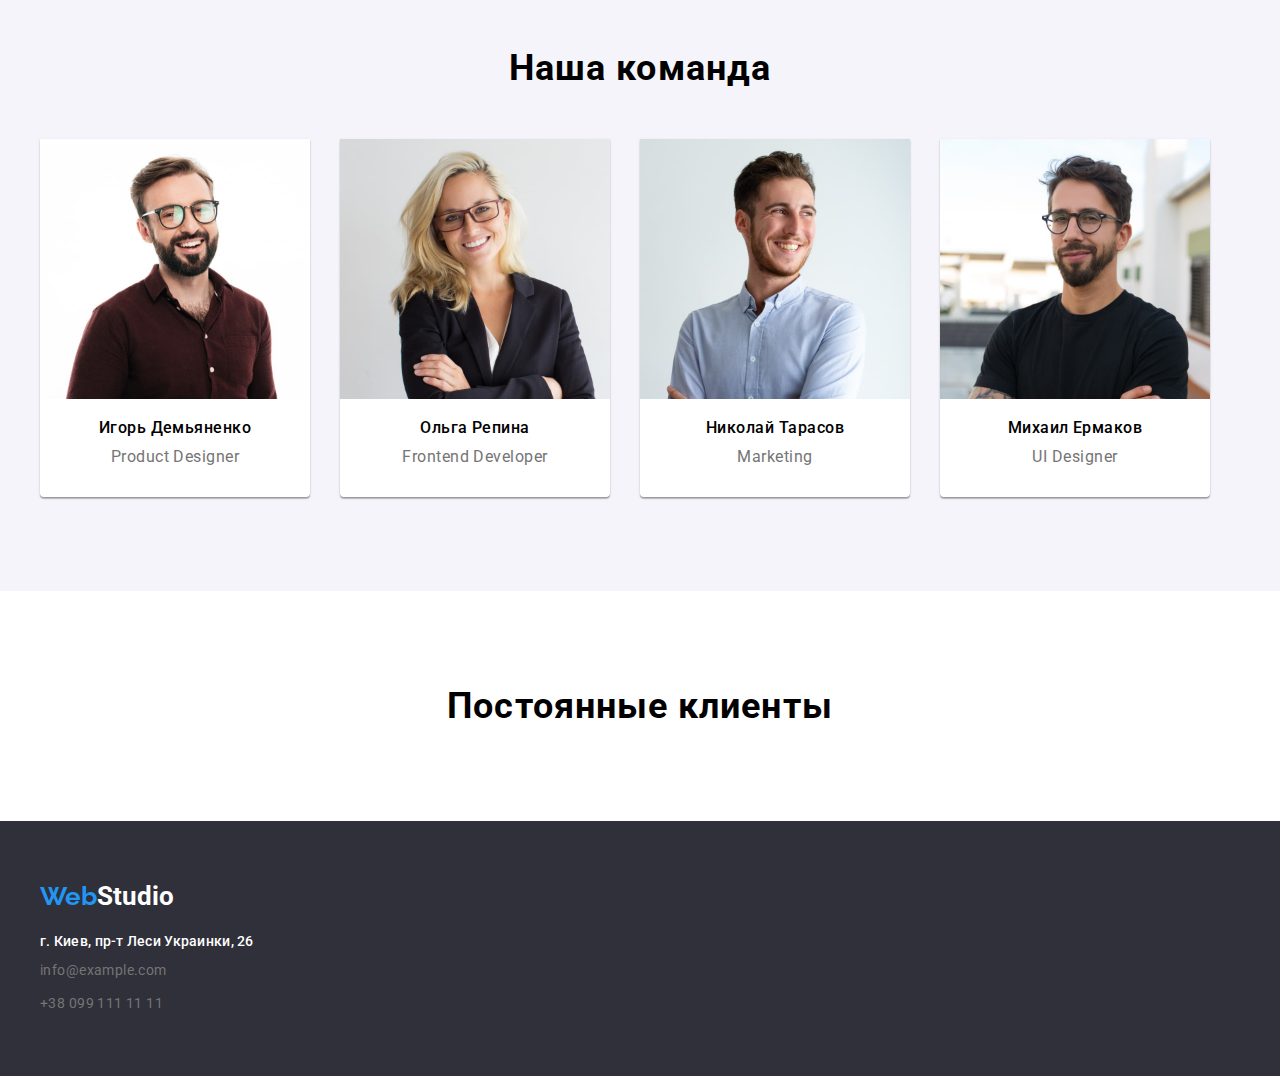
==== commit d2e7ac3a: "допрацював" ====
--- a/index.html
+++ b/index.html
@@ -16,14 +16,14 @@
     <link rel="stylesheet" href="./css/style.css">
 </head>
 <body>
-    <header style="background-color: #fff;">
+    <header>
         <div class="container">
             <div class="sky">
                 <nav class="hat">
                     <a href="./index.html">
                         <a class="logo" href="#" lang="en">Web<span class="logo-III">Studio</span></a> 
                     </a>    
-                <ul class="hedmenu">
+                <ul class="headmenu">
                     <li class="submenu-link">
                         <a style="text-decoration: none;" class="menu-link-p" href="#">Студия</a> 
                     </li>
@@ -36,14 +36,28 @@
                 </ul> 
                 </nav>
                 <ul class="cap">
-                    <li class="email-tel"><a style="text-decoration: none;" class="contacts" href="mailto:info@devstudio.com">info@devstudio.com</a></li>
-                    <li class="email-tel"><a style="text-decoration: none;" class="contacts" href="tel:+380961111111">+38 096 111 11 11</a></li>
+                    <li class="email-tel"> 
+                        <a style="text-decoration: none;" class="contacts" href="mailto:info@devstudio.com">
+                            <svg class="contact-icon" width="16" height="12">
+                                <use href="./images/icon.svg#icon-envelope"></use>
+                            </svg>
+                            info@devstudio.com
+                        </a>
+                    </li>
+                    <li class="email-tel">
+                        <a style="text-decoration: none;" class="contacts" href="tel:+380961111111">
+                            <svg class="contact-icon" width="10" height="16">
+                                <use href="./images/icon.svg#icon-smartphone"></use>
+                            </svg>
+                            +38 096 111 11 11
+                        </a>
+                    </li>
                 </ul>
-            </div>
+            </div> 
         </div>    
     </header>
     <main>
-        <section class="section-I sections">
+        <section class="section-I">
             <div class="container">
                 <h1 class="title">Эффективные решения для вашего бизнеса</h1>
                 <button class="button" type=“button”> Заказать услугу</button>
@@ -68,7 +82,7 @@
                 <div class="container">
                     <h2 class="work">Чем мы занимаемся</h2>  
                     <ul class="flat-link">
-                        <li class="flat"><img src="images/imgphoto.jpg" alt="Failed to load image" height="294" width="370"></li>
+                        <li class="flat"><img src="images/imgphoto.jpg" alt="Failed to load image" height="294se" width="370"></li>
                         <li class="flat"><img src="images/imgphoto1.jpg" alt="Failed to load image" height="294" width="370"></li>
                         <li class="flat"><img src="images/imgphoto2.jpg" alt="Failed to load image" height="294" width="370"></li>
                     </ul>     
@@ -101,15 +115,22 @@
                 </ul> 
             </div>
         </section>   
+        <section class="section-IIIII sections">
+            <div class="container">
+                <h2 class="clients">Постоянные клиенты</h2>
+            </div>
+        </section>
     </main>
     <footer class="bottom">
         <div class="container">
             <a class="logo" href="#" lang="en">Web<span class="logo-II">Studio</span></a> 
-            <ul class="foot-ul">
-                <li><address><a style="text-decoration: none;" class="city" href="https://www.google.com/maps/place/%D0%B1%D1%83%D0%BB.+%D0%9B%D0%B5%D1%81%D0%B8+%D0%A3%D0%BA%D1%80%D0%B0%D0%B8%D0%BD%D0%BA%D0%B8,+26,+%D0%9A%D0%B8%D0%B5%D0%B2,+02000/@50.4266149,30.5368623,17z/data=!4m5!3m4!1s0x40d4cf0e033ecbe9:0x57a4dffefec77da0!8m2!3d50.4265807!4d30.5383858">г. Киев, пр-т Леси Украинки, 26</a></address></li>
-                <li><a style="text-decoration: none;" class="foot-contacts" href="mailto:info@example.com">info@example.com</a></li>
-                <li><a style="text-decoration: none;" class="foot-contacts-p" href="tel:+380991111111">+38 099 111 11 11</a></li>
-            </ul>           
+            <address>
+                <ul class="foot-ul">
+                <li class="foot-link-con-l"><a style="text-decoration: none;" class="city" href="https://www.google.com/maps/place/%D0%B1%D1%83%D0%BB.+%D0%9B%D0%B5%D1%81%D0%B8+%D0%A3%D0%BA%D1%80%D0%B0%D0%B8%D0%BD%D0%BA%D0%B8,+26,+%D0%9A%D0%B8%D0%B5%D0%B2,+02000/@50.4266149,30.5368623,17z/data=!4m5!3m4!1s0x40d4cf0e033ecbe9:0x57a4dffefec77da0!8m2!3d50.4265807!4d30.5383858">г. Киев, пр-т Леси Украинки, 26</a></li>
+                <li class="foot-link-con-ll"><a style="text-decoration: none;" class="foot-contacts" href="mailto:info@example.com">info@example.com</a></li>
+                <li class="foot-link-con-lll"><a style="text-decoration: none;" class="foot-contacts-p" href="tel:+380991111111">+38 099 111 11 11</a></li>
+            </ul>
+            </address>           
         </div>
     </footer>
 </body>
--- a/css/style.css
+++ b/css/style.css
@@ -3,6 +3,13 @@
 *::after,
 *::before {
     box-sizing: inherit;
+}
+
+header {
+    background-color: #ffffff;
+    border-bottom: 1px solid #ECECEC;
+    border-left: 1px solid #ECECEC;
+    border-right: 1px solid #ECECEC;
 }
 
 h1,
@@ -12,7 +19,7 @@
 h5,
 h6,
 p {
-    margin-top: 0;
+    margin: 0;
 }
 
 img {
@@ -26,9 +33,9 @@
 }
 
 body {
-    font-family: 'Roboto', sans-serif;
-}
-
+    font-family: Roboto;
+    margin: 0 auto;
+}
 
 address {
     font-style: normal;
@@ -40,9 +47,6 @@
     padding: 0;
 }
 
-a {
-    display: inline-block;
-}
 
 /* menu */
 
@@ -56,9 +60,8 @@
 .sky {
     display: flex;
     align-items: center;
-    border-bottom: 1px solid #ECECEC;
-    border-left: 1px solid #ECECEC;
-    border-right: 1px solid #ECECEC;
+    margin-top: 32px;
+    margin-bottom: 32px;
 }
 
 .hat {
@@ -69,29 +72,29 @@
 .logo {
     text-decoration: none;
     font-weight: 700;
+    font-family: raleway;
     font-size: 26px;
     line-height: 1.17;
-    padding: 25px 25px;
-    color:#2196F3
+    color:#2196F3;
 }
 
 .logo-II {
     color: #ffffff;
+    font-family: roboto;
 }
 
 .logo-III {
+    font-family: roboto;
     color: #212121;
 }
 
 .headmenu {
     display: flex;
-    align-items: center;
-    gap: 50px;
+    margin-left: 93px;
 }
 
 .submenu-link {
     display: inline-block;
-    margin-left: 30px;
 }
 
 .menu-link {
@@ -100,7 +103,9 @@
     font-size: 14px;
     line-height: 1.17;
     letter-spacing: 0.02em;
-    padding: 32px 32px;
+    padding-top: 32px;
+    padding-bottom: 32px;
+    margin-left: 50px;
 }
 
 .menu-link-p {
@@ -109,7 +114,9 @@
     font-size: 14px;
     line-height: 1.17;
     letter-spacing: 0.02em;
-    padding: 32px 32px;
+    padding-top: 32px;
+    padding-bottom: 32px;
+    margin-left: 50px;
 }
 
 .cap {
@@ -126,17 +133,9 @@
     letter-spacing: 0.02em;
 }
 
-.foot-contacts {
-    
-}
-
-.city {
-    color: #ffffff;
-    font-weight: 500;
-    font-size: 14px;
-    line-height: 1.17;
-    letter-spacing: 0.02em;
-    margin-top: 20px;
+.contact-icon {
+    fill: #757575;
+    margin-right: 10px;
 }
 
 /* main */
@@ -145,6 +144,12 @@
     background-color: #2F303A;
     padding: 200px 0;
     text-align: center;
+    background-image: linear-gradient(to right, rgba(47, 48, 58, 0.4), rgba(47, 48, 58, 0.4)), url(../images/bgs.ph.jpg);
+    max-width: 1600px;
+    margin: 0 auto;
+    background-repeat: no-repeat;
+    background-size: cover;
+    background-position: center;
 }
 
 .section-II {
@@ -163,6 +168,7 @@
 .sections {
     padding-top: 94px;
     padding-bottom: 94px;
+    background-size: cover
 }
 
 .title {
@@ -174,8 +180,8 @@
     text-align: center;
     text-transform: uppercase;
     max-width: 696px;
-    margin: 0 auto 200px;
-    margin-bottom: 40px;
+    margin-left: auto;
+    margin-right: auto;
 }
 
 .button {
@@ -193,15 +199,6 @@
     cursor: pointer;
 }
 
-
-.advantage {
-    font-weight: 700;
-    font-size: 14px;
-    line-height: 1.17;
-    letter-spacing: 0.03em;
-    text-transform: uppercase;
-    align-items: center;
-}
 
 .subtitle {
     position: absolute; 
@@ -234,6 +231,25 @@
     margin-bottom: 50px;
 }
 
+.clients {
+    font-weight: 700; 
+    font-size: 36px; 
+    line-height: 1.17;
+    letter-spacing: 0.03em;
+    display: flex;
+    justify-content: center;
+}
+
+.advantage {
+    font-weight: 700;
+    font-size: 14px;
+    line-height: 1.17;
+    letter-spacing: 0.03em;
+    text-transform: uppercase;
+    align-items: center;
+    margin-bottom: 10px;
+}
+
 .advantage-link {
     color: #757575;
     font-weight: 400;
@@ -267,6 +283,7 @@
     letter-spacing: 0.03em;
     text-align: center;
     margin-top: 10px;
+    margin-bottom: 30px;
 }
 
 .flat-link {
@@ -275,8 +292,6 @@
     gap: 30px;
 }
 
-.flat {
-}
 
 .foot-flat-link {
     list-style: none;
@@ -287,7 +302,6 @@
 .foot-flat {
     background-color: #ffffff;
     width: 270px;
-    height: 368px;
     left: 815px;
     top: 1635px;
     border-radius: 0px 0px 4px 4px;
@@ -296,6 +310,16 @@
 
 .bottom {
     background-color: #2F303A;
+    padding-top: 60px;
+    padding-bottom: 60px;
+}
+
+.city {
+    color: #ffffff;
+    font-weight: 500;
+    font-size: 14px;
+    line-height: 1.17;
+    letter-spacing: 0.02em;
 }
 
 .foot-contacts {
@@ -304,7 +328,6 @@
     line-height: 1.71;
     letter-spacing: 0.03em;
     color: #757575;
-    margin-top: 10px;
 }
 
 .foot-contacts-p {
@@ -313,7 +336,15 @@
     line-height: 1.71;
     letter-spacing: 0.03em;
     color: #757575;
-    margin-top: 10px;
+}
+
+.foot-link-con-l {
+    margin-bottom: 9px;
+    padding-top: 20px;
+}
+
+.foot-link-con-ll {
+    margin-bottom: 9px;
 }
 
 /* other */
@@ -322,6 +353,14 @@
     color: #2196F3;
 }
 
+.foot-contacts:hover {
+    color: #2196F3;
+}
+
+.foot-contacts-p:hover {
+    color: #2196F3;
+}
+
 .city:hover {
     color: #2196F3;
 }
@@ -332,10 +371,6 @@
 
 .menu-link-p:hover {
     color: #2196F3;
-}
-
-.button:hover {
-    box-shadow: 4px 0px 4px rgba(18, 141, 207, 0.744);
 }
 
 .button:active {
@@ -349,8 +384,17 @@
     text-align: center;
 }
 
+.port-ul {
+    display: flex;
+    align-items: center;
+    justify-content: center;
+    padding-bottom: 50px;
+    gap: 8px;
+}
+
 .way {
     color: #212121;
+    font-family: Roboto;
     font-weight: 500;
     font-size: 16px;
     line-height: 1.6;
@@ -360,9 +404,6 @@
     border: 1px solid transparent;
     border-radius: 4px;
     cursor: pointer;
-    margin-bottom: 55px;
-    margin-top: 100px;
-    margin-left: 8px;
 }
 
 .way-p {
@@ -376,9 +417,6 @@
     border: 1px solid transparent;
     border-radius: 4px;
     cursor: pointer;
-    margin-bottom: 55px;
-    margin-top: 100px;
-    margin-left: 8px;
 }
 
 .rearward {
@@ -406,8 +444,6 @@
     gap: 30px;
 }
 
-.port-photo {
-}
 
 .port-galery-div {
    border-left: 1px solid #EEEEEE;
@@ -440,6 +476,7 @@
 .way:hover {
     color: #ffffff;
 }
-
-
-
+ 
+
+
+
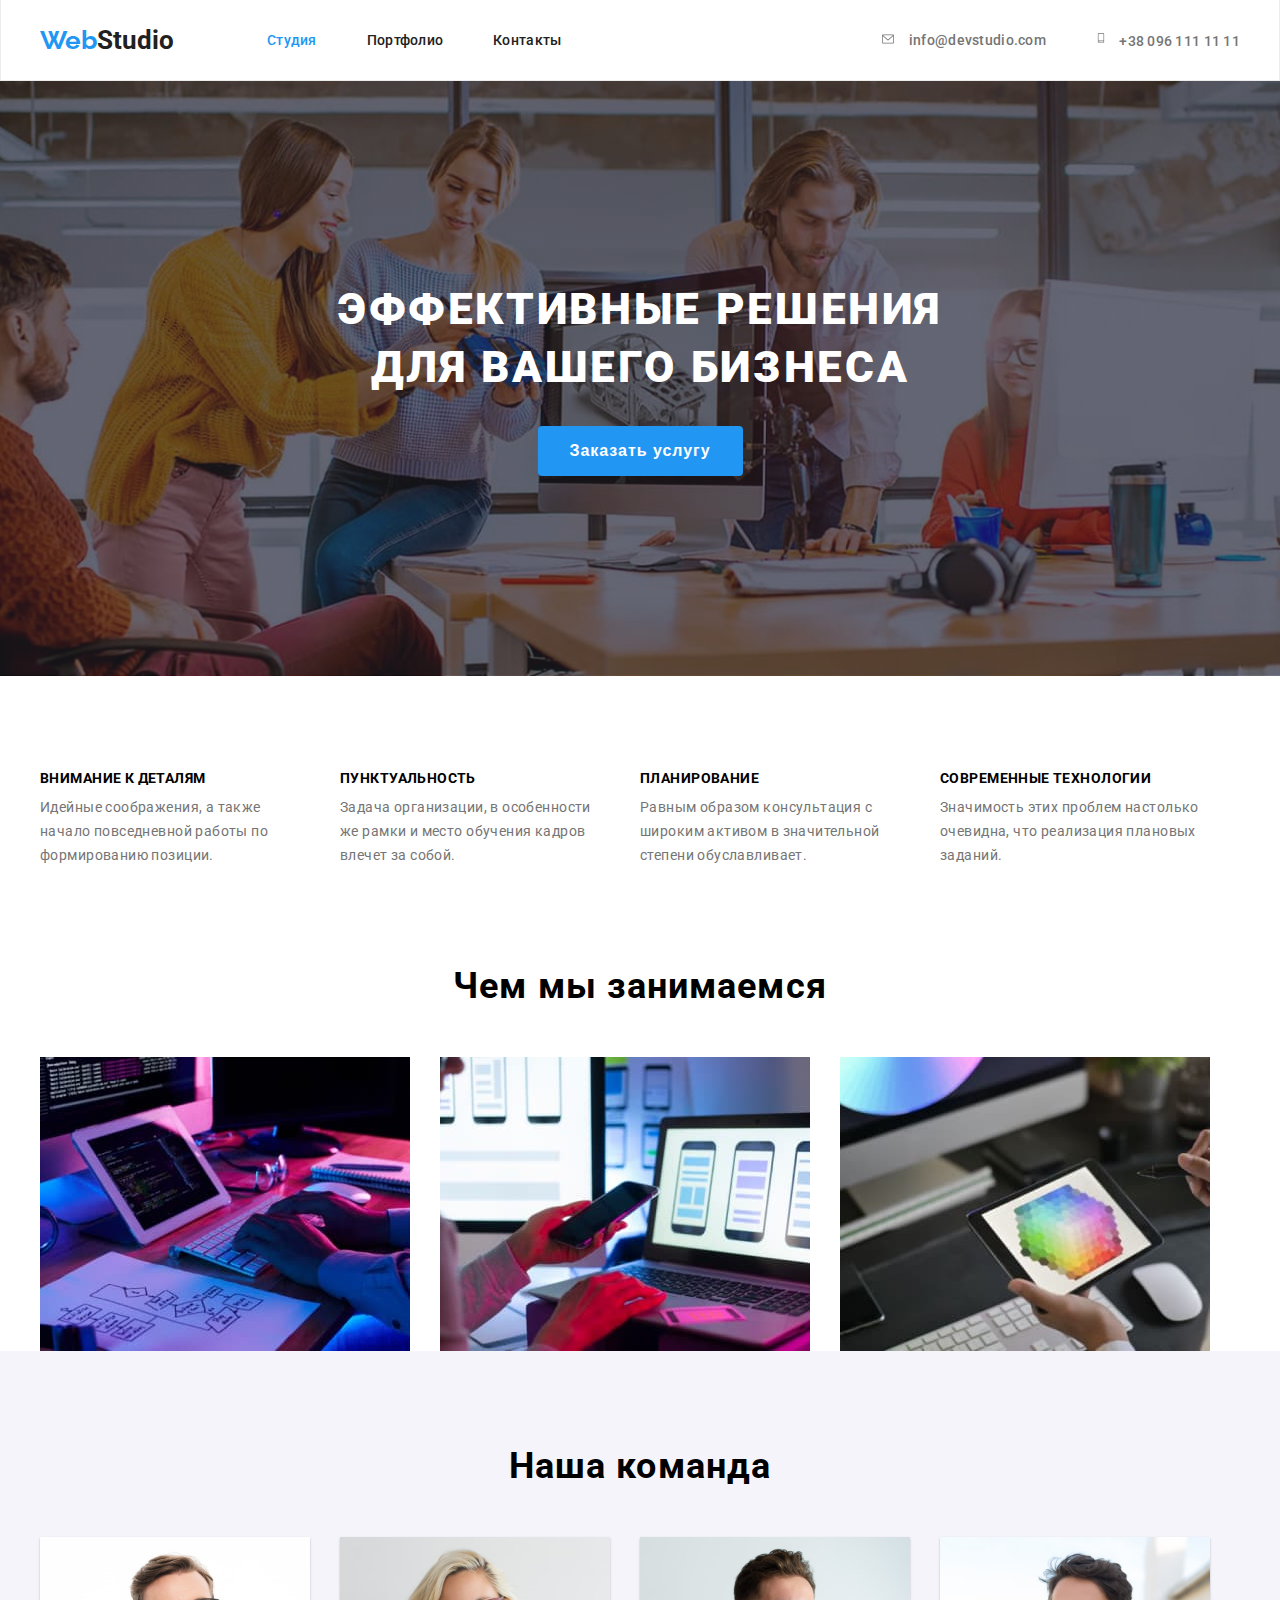
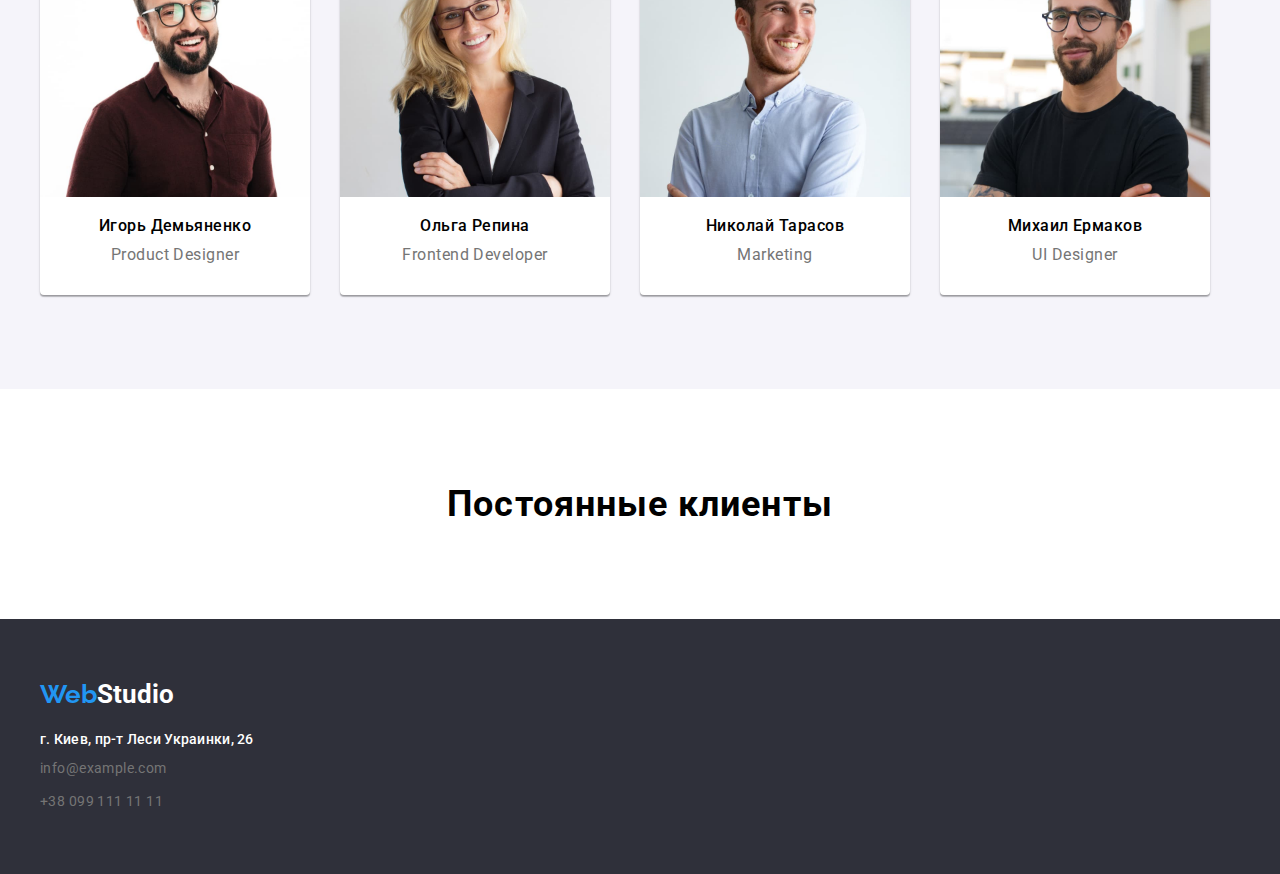
==== commit 62d88006: "остання корекція" ====
--- a/index.html
+++ b/index.html
@@ -37,7 +37,7 @@
                 </nav>
                 <ul class="cap">
                     <li class="email-tel"> 
-                        <a style="text-decoration: none;" class="contacts" href="mailto:info@devstudio.com">
+                        <a class="contacts" href="mailto:info@devstudio.com">
                             <svg class="contact-icon" width="16" height="12">
                                 <use href="./images/icon.svg#icon-envelope"></use>
                             </svg>
@@ -45,7 +45,7 @@
                         </a>
                     </li>
                     <li class="email-tel">
-                        <a style="text-decoration: none;" class="contacts" href="tel:+380961111111">
+                        <a class="contacts" href="tel:+380961111111">
                             <svg class="contact-icon" width="10" height="16">
                                 <use href="./images/icon.svg#icon-smartphone"></use>
                             </svg>
@@ -57,13 +57,13 @@
         </div>    
     </header>
     <main>
-        <section class="section-I">
+        <section class="section-hero">
             <div class="container">
                 <h1 class="title">Эффективные решения для вашего бизнеса</h1>
                 <button class="button" type=“button”> Заказать услугу</button>
             </div>
         </section>
-        <section class="section-II sections">
+        <section class="section-benefits sections">
             <div class="container">
                 <h2 class="subtitle">Наши преимущества</h2>
                 <ul class="subadvantage">
@@ -78,7 +78,7 @@
                 </ul>
             </div>
         </section>
-            <section class="section-III sections">
+            <section class="section-work">
                 <div class="container">
                     <h2 class="work">Чем мы занимаемся</h2>  
                     <ul class="flat-link">
@@ -88,7 +88,7 @@
                     </ul>     
                 </div>
             </section> 
-        <section class="section-IIII sections">
+        <section class="section-team sections">
             <div class="container">
                 <h2 class="doop">Наша команда</h2>
                 <ul class="foot-flat-link">
@@ -115,7 +115,7 @@
                 </ul> 
             </div>
         </section>   
-        <section class="section-IIIII sections">
+        <section class="section-client sections">
             <div class="container">
                 <h2 class="clients">Постоянные клиенты</h2>
             </div>
--- a/css/style.css
+++ b/css/style.css
@@ -39,6 +39,7 @@
 
 address {
     font-style: normal;
+    margin-top: 20px;
 }
 
 ul, ol {
@@ -60,8 +61,6 @@
 .sky {
     display: flex;
     align-items: center;
-    margin-top: 32px;
-    margin-bottom: 32px;
 }
 
 .hat {
@@ -91,10 +90,13 @@
 .headmenu {
     display: flex;
     margin-left: 93px;
+    gap: 50px;
 }
 
 .submenu-link {
     display: inline-block;
+    padding-top: 32px;
+    padding-bottom: 32px;
 }
 
 .menu-link {
@@ -103,9 +105,7 @@
     font-size: 14px;
     line-height: 1.17;
     letter-spacing: 0.02em;
-    padding-top: 32px;
-    padding-bottom: 32px;
-    margin-left: 50px;
+    display: block;
 }
 
 .menu-link-p {
@@ -114,9 +114,7 @@
     font-size: 14px;
     line-height: 1.17;
     letter-spacing: 0.02em;
-    padding-top: 32px;
-    padding-bottom: 32px;
-    margin-left: 50px;
+    display: block;
 }
 
 .cap {
@@ -131,6 +129,7 @@
     font-size: 14px;
     line-height: 1.17;
     letter-spacing: 0.02em;
+    text-decoration: none;
 }
 
 .contact-icon {
@@ -140,7 +139,7 @@
 
 /* main */
 
-.section-I {
+.section-hero {
     background-color: #2F303A;
     padding: 200px 0;
     text-align: center;
@@ -152,23 +151,25 @@
     background-position: center;
 }
 
-.section-II {
-    display: flex;
-}
-
-.section-III {
+.section-benefits {
+    display: flex;
+    padding-bottom: 0;
+}
+
+.section-work {
     display: flex;
     padding-top: 0;
 }
 
-.section-IIII {
+.section-team {
     background-color: #F5F4FA;
 }
+
+.section-client {}
 
 .sections {
     padding-top: 94px;
     padding-bottom: 94px;
-    background-size: cover
 }
 
 .title {
@@ -340,7 +341,6 @@
 
 .foot-link-con-l {
     margin-bottom: 9px;
-    padding-top: 20px;
 }
 
 .foot-link-con-ll {
@@ -390,6 +390,10 @@
     justify-content: center;
     padding-bottom: 50px;
     gap: 8px;
+}
+
+.img-link {
+    text-decoration: none;
 }
 
 .way {
@@ -424,8 +428,7 @@
     font-size: 18px;
     line-height: 2;
     letter-spacing: 0.06em;
-    margin-top: 20px;
-    margin-left: 24px;
+    color: #212121;
 }
 
 .description {
@@ -434,11 +437,10 @@
     font-size: 16px;
     line-height: 1.8;
     letter-spacing: 0.03em;
-    margin-top: 4px;
-    margin-left: 24px;
-}
-
-.port-galery {
+    color: #757575;
+}
+
+.port-galery { 
     display: flex;
     flex-wrap: wrap; 
     gap: 30px;
@@ -450,6 +452,9 @@
    border-bottom: 1px solid #EEEEEE;
    border-right: 1px solid #EEEEEE;
    display: block;
+   padding-top: 20px;
+   padding-left: 24px;
+   padding-bottom: 20px;
 }
 
 /* pr.other */
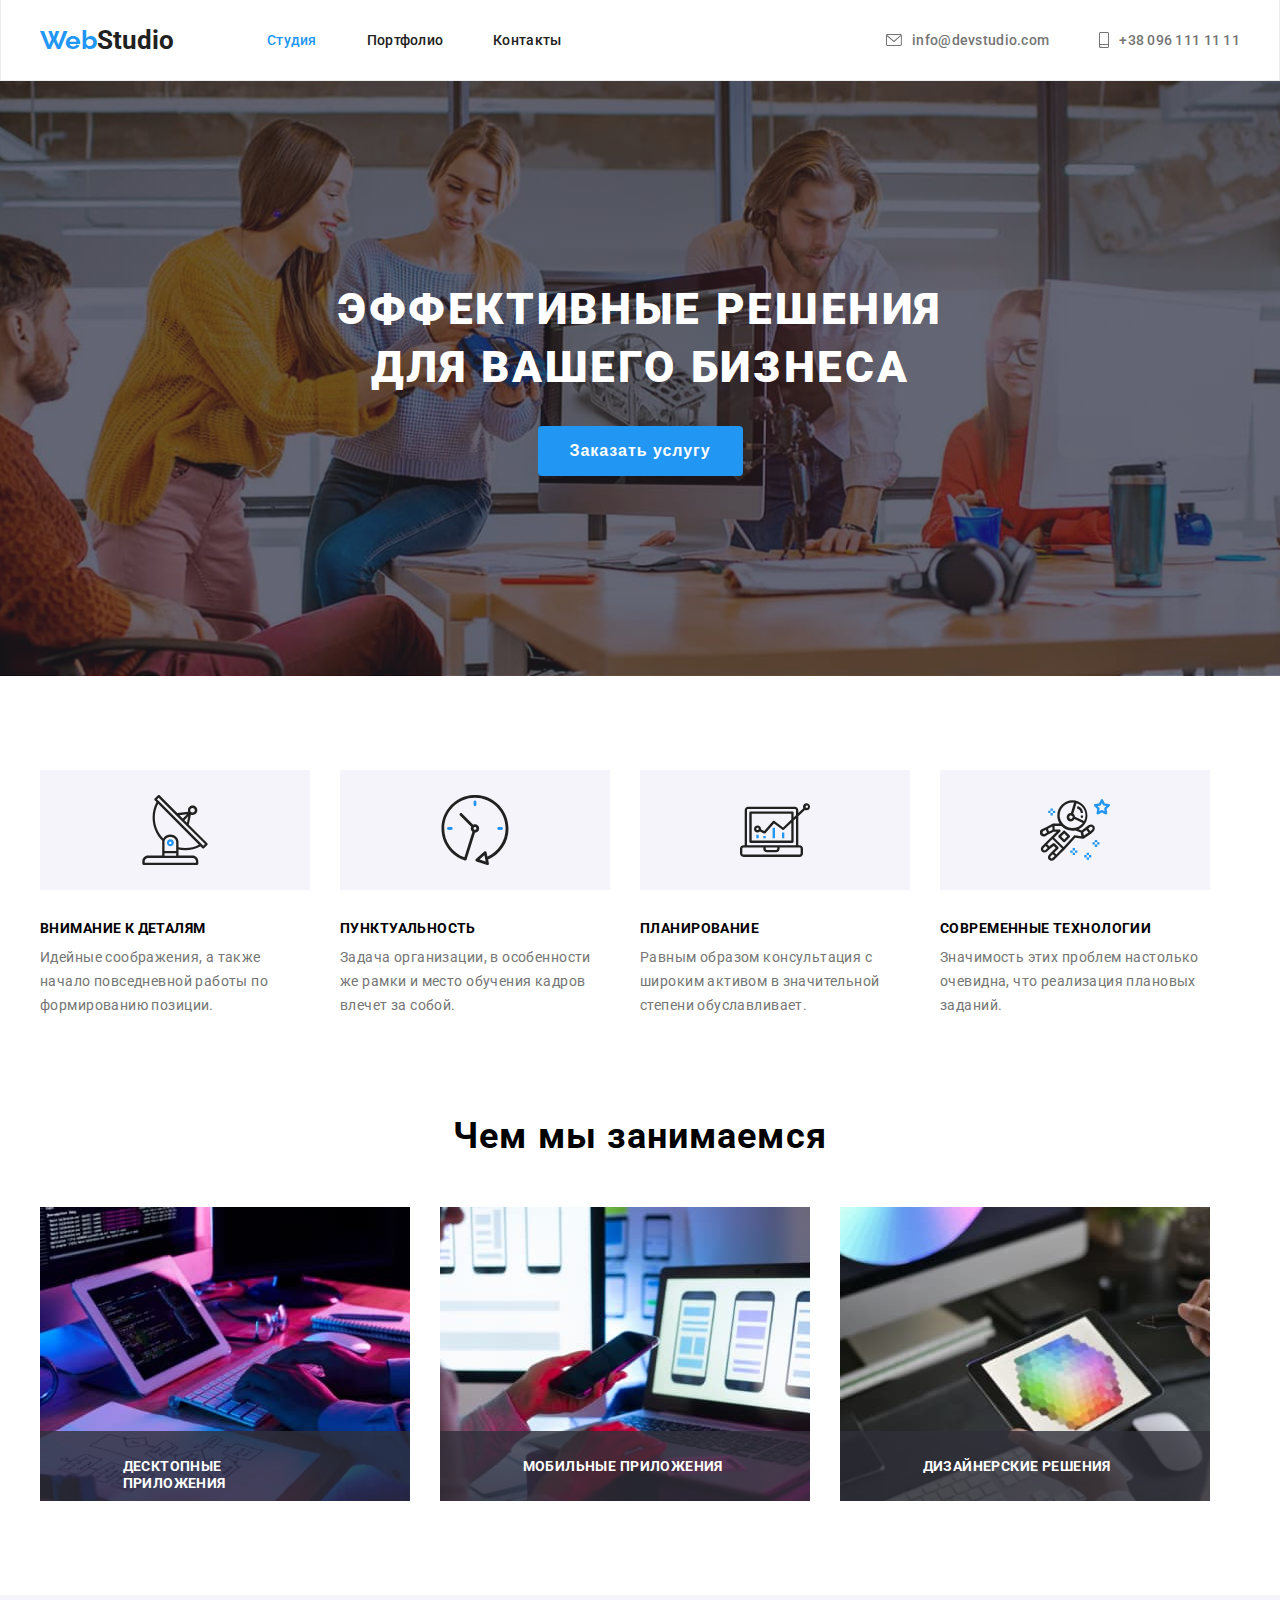
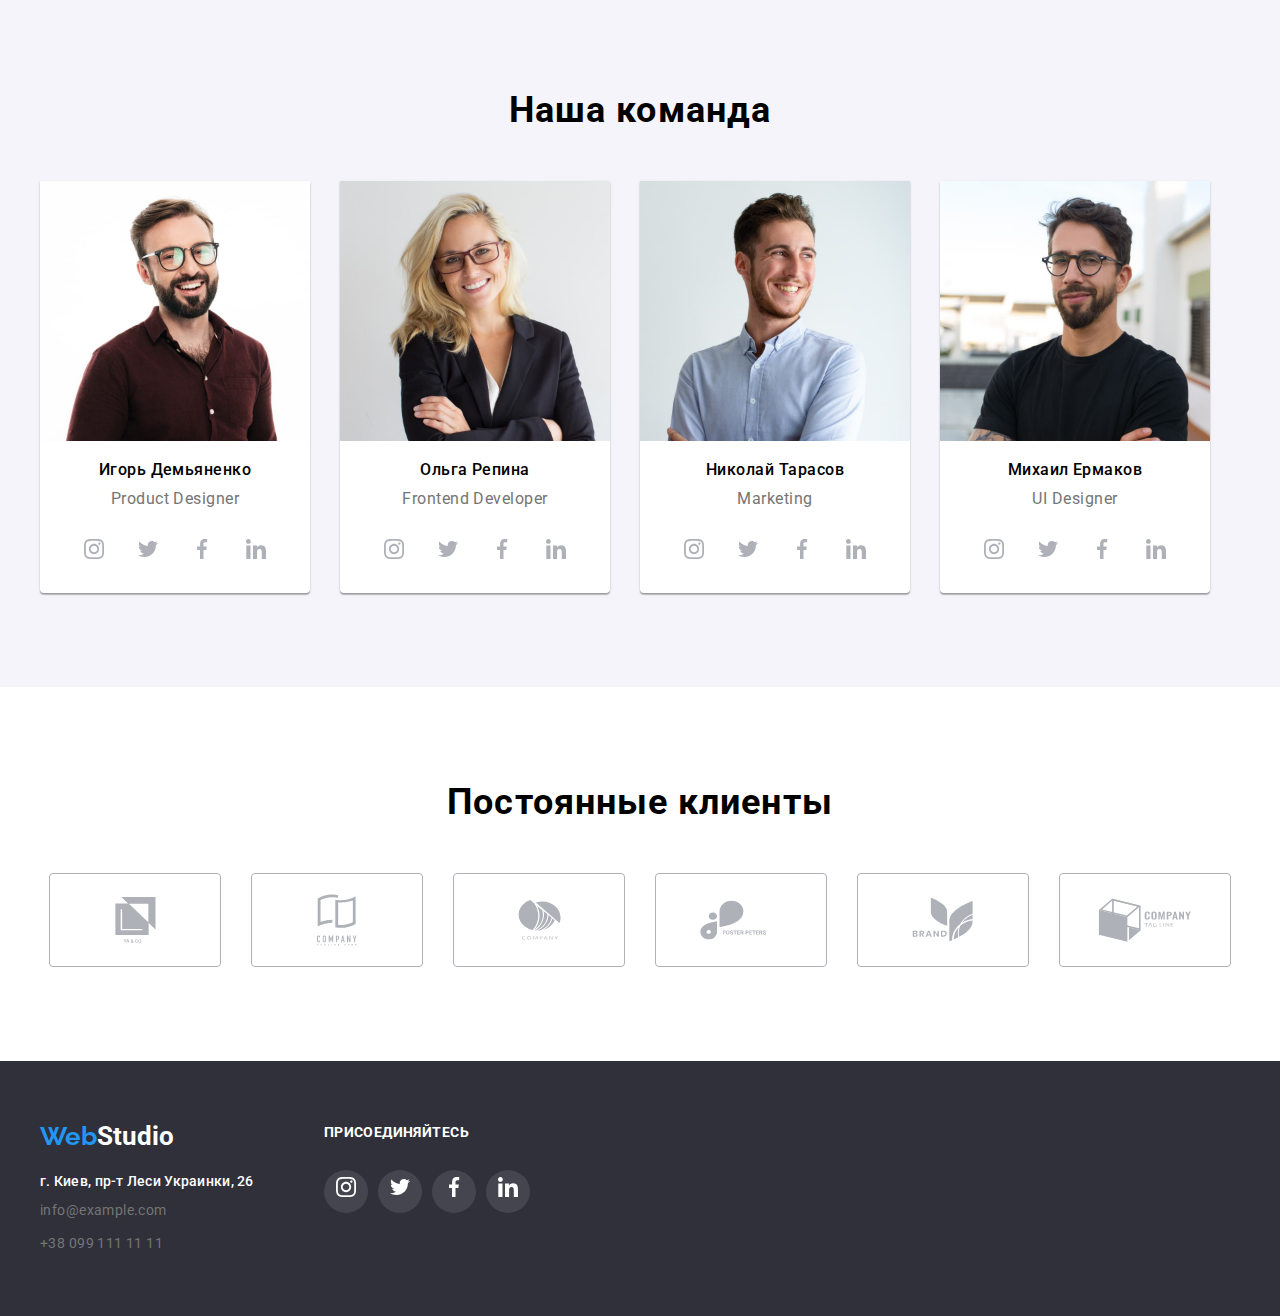
==== commit 94c48182: "Добавив іконки" ====
--- a/index.html
+++ b/index.html
@@ -67,14 +67,42 @@
             <div class="container">
                 <h2 class="subtitle">Наши преимущества</h2>
                 <ul class="subadvantage">
-                    <li><h3 class="advantage">Внимание к деталям</h3>
-                    <p class="advantage-link">Идейные соображения, а такжe начало повседневной работы по формированию позиции.</p></li>
-                    <li><h3 class="advantage">Пунктуальность</h3>
-                     <p class="advantage-link">Задача организации, в особенности же рамки и место обучения кадров влечет за собой.</p></li>
-                    <li><h3 class="advantage">Планирование</h3>
-                     <p class="advantage-link">Равным образом консультация с широким активом в значительной степени обуславливает.</p></li>
-                    <li><h3 class="advantage">Современные технологии</h3>
-                     <p class="advantage-link">Значимость этих проблем настолько очевидна, что реализация плановых заданий.</p></li>
+                    <li>
+                        <div class="icon-explanation">
+                            <svg width="70" height="70">
+                                <use href="./images/icon.svg#icon-antenna"></use>
+                            </svg>
+                        </div>
+                        <h3 class="advantage">Внимание к деталям</h3>
+                        <p class="advantage-link">Идейные соображения, а такжe начало повседневной работы по формированию позиции.</p>
+                    </li>
+                    <li>
+                        <div class="icon-explanation">
+                            <svg width="70" height="70">
+                                <use href="./images/icon.svg#icon-clock"></use>
+                            </svg>
+                        </div>
+                        <h3 class="advantage">Пунктуальность</h3>
+                        <p class="advantage-link">Задача организации, в особенности же рамки и место обучения кадров влечет за собой.</p>
+                    </li>
+                    <li>
+                        <div class="icon-explanation">
+                            <svg width="70" height="70">
+                                <use href="./images/icon.svg#icon-diagram"></use>
+                            </svg>
+                        </div>
+                        <h3 class="advantage">Планирование</h3>
+                        <p class="advantage-link">Равным образом консультация с широким активом в значительной степени обуславливает.</p>
+                    </li>
+                    <li>
+                        <div class="icon-explanation">
+                            <svg width="70" height="70">
+                                <use href="./images/icon.svg#icon-astronaut"></use>
+                            </svg>
+                        </div>
+                        <h3 class="advantage">Современные технологии</h3>
+                        <p class="advantage-link">Значимость этих проблем настолько очевидна, что реализация плановых заданий.</p>
+                    </li>
                 </ul>
             </div>
         </section>
@@ -82,9 +110,24 @@
                 <div class="container">
                     <h2 class="work">Чем мы занимаемся</h2>  
                     <ul class="flat-link">
-                        <li class="flat"><img src="images/imgphoto.jpg" alt="Failed to load image" height="294se" width="370"></li>
-                        <li class="flat"><img src="images/imgphoto1.jpg" alt="Failed to load image" height="294" width="370"></li>
-                        <li class="flat"><img src="images/imgphoto2.jpg" alt="Failed to load image" height="294" width="370"></li>
+                        <li>
+                            <img src="images/imgphoto.jpg" alt="Failed to load image" height="294se" width="370">
+                            <div class="signature-block">
+                                <p class="signature">ДЕСКТОПНЫЕ ПРИЛОЖЕНИЯ</p>
+                            </div>
+                        </li>
+                        <li>
+                            <img src="images/imgphoto1.jpg" alt="Failed to load image" height="294" width="370">
+                            <div class="signature-block">
+                                <p class="signature">МОБИЛЬНЫЕ ПРИЛОЖЕНИЯ</p>
+                            </div>
+                        </li>
+                        <li>
+                            <img src="images/imgphoto2.jpg" alt="Failed to load image" height="294" width="370">
+                            <div class="signature-block">
+                                <p class="signature">ДИЗАЙНЕРСКИЕ РЕШЕНИЯ</p>
+                            </div>
+                        </li>
                     </ul>     
                 </div>
             </section> 
@@ -96,21 +139,149 @@
                         <img src="images/imgphoto3.jpg" width="270" height="260" alt="Failed to load image">
                         <h3 class="name">Игорь Демьяненко</h3>
                         <p class="info">Product Designer</p>
+                        <div class="team-box">
+                            <ul class="team-list">
+                                <li>
+                                    <a class="team-link" href="#">
+                                        <svg class="team-icon" width="20" height="20">
+                                            <use href="./images/icon.svg#icon-instagram"></use>
+                                        </svg>
+                                    </a>
+                                </li>
+                                <li>
+                                    <a class="team-link" href="#">
+                                        <svg class="team-icon" width="20" height="20">
+                                            <use href="./images/icon.svg#icon-twitter"></use>
+                                        </svg>
+                                    </a>
+                                </li>
+                                <li>
+                                    <a class="team-link" href="#">
+                                        <svg class="team-icon" width="20" height="20">
+                                            <use href="./images/icon.svg#icon-facebook"></use>
+                                        </svg>
+                                    </a>
+                                </li>
+                                <li>
+                                    <a class="team-link" href="#">
+                                        <svg class="team-icon" width="20" height="20">
+                                            <use href="./images/icon.svg#icon-linkedin"></use>
+                                        </svg>
+                                    </a>
+                                </li>
+                            </ul>
+                        </div>
                     </li>
                     <li class="foot-flat">
                         <img src="images/imgphoto4.jpg" width="270" height="260" alt="Failed to load image">
                         <h3 class="name">Ольга Репина</h3>
                         <p class="info">Frontend Developer</p>
+                        <div class="team-box">
+                            <ul class="team-list">
+                                <li>
+                                    <a class="team-link" href="#">
+                                        <svg class="team-icon" width="20" height="20">
+                                            <use href="./images/icon.svg#icon-instagram"></use>
+                                        </svg>
+                                    </a>
+                                </li>
+                                <li>
+                                    <a class="team-link" href="#">
+                                        <svg class="team-icon" width="20" height="20">
+                                            <use href="./images/icon.svg#icon-twitter"></use>
+                                        </svg>
+                                    </a>
+                                </li>
+                                <li>
+                                    <a class="team-link" href="#">
+                                        <svg class="team-icon" width="20" height="20">
+                                            <use href="./images/icon.svg#icon-facebook"></use>
+                                        </svg>
+                                    </a>
+                                </li>
+                                <li>
+                                    <a class="team-link" href="#">
+                                        <svg class="team-icon" width="20" height="20">
+                                            <use href="./images/icon.svg#icon-linkedin"></use>
+                                        </svg>
+                                    </a>
+                                </li>
+                            </ul>
+                        </div>
                     </li>
                     <li class="foot-flat">
                         <img src="images/imgphoto5.jpg" width="270" height="260" alt="Failed to load image">
                         <h3 class="name">Николай Тарасов</h3>
                         <p class="info">Marketing</p>
+                        <div class="team-box">
+                            <ul class="team-list">
+                                <li>
+                                    <a class="team-link" href="#">
+                                        <svg class="team-icon" width="20" height="20">
+                                            <use href="./images/icon.svg#icon-instagram"></use>
+                                        </svg>
+                                    </a>
+                                </li>
+                                <li>
+                                    <a class="team-link" href="#">
+                                        <svg class="team-icon" width="20" height="20">
+                                            <use href="./images/icon.svg#icon-twitter"></use>
+                                        </svg>
+                                    </a>
+                                </li>
+                                <li>
+                                    <a class="team-link" href="#">
+                                        <svg class="team-icon" width="20" height="20">
+                                            <use href="./images/icon.svg#icon-facebook"></use>
+                                        </svg>
+                                    </a>
+                                </li>
+                                <li>
+                                    <a class="team-link" href="#">
+                                        <svg class="team-icon" width="20" height="20">
+                                            <use href="./images/icon.svg#icon-linkedin"></use>
+                                        </svg>
+                                    </a>
+                                </li>
+                            </ul>
+                        </div>
                     </li>
                     <li class="foot-flat">
                         <img src="images/imgphoto6.jpg" width="270" height="260" alt="Failed to load image">
                         <h3 class="name">Михаил Ермаков</h3>
-                        <p class="info">UI Designer</p>    
+                        <p class="info">UI Designer</p>  
+                        <div class="team-box">
+                            <ul class="team-list">
+                                <li>
+                                    <a class="team-link" href="#">
+                                        <svg class="team-icon" width="20" height="20">
+                                            <use href="./images/icon.svg#icon-instagram"></use>
+                                        </svg>
+                                    </a>
+                                </li>
+                                <li>
+                                    <a class="team-link" href="#">
+                                        <svg class="team-icon" width="20" height="20">
+                                            <use href="./images/icon.svg#icon-twitter"></use>
+                                        </svg>
+                                    </a>
+                                </li>
+                                <li>
+                                    <a class="team-link" href="#">
+                                        <svg class="team-icon" width="20" height="20">
+                                            <use href="./images/icon.svg#icon-facebook"></use>
+                                        </svg>
+                                    </a>
+                                </li>
+                                <li>
+                                    <a class="team-link" href="#">
+                                        <svg class="team-icon" width="20" height="20">
+                                            <use href="./images/icon.svg#icon-linkedin"></use>
+                                        </svg>
+                                    </a>
+                                </li>
+                            </ul>
+                        </div>  
                     </li>
                 </ul> 
             </div>
@@ -118,19 +289,98 @@
         <section class="section-client sections">
             <div class="container">
                 <h2 class="clients">Постоянные клиенты</h2>
+                <ul class="clients-list">
+                    <li class="clients-item">
+                        <a class="clients-link" href="#">
+                            <svg class="clients-icon" width="41" height="46">
+                                <use href="./images/icon.svg#icon-group1"></use>
+                            </svg>
+                        </a>
+                    </li>
+                    <li class="clients-item">
+                        <a class="clients-link" href="#">
+                           <svg class="clients-icon" width="40" height="52">
+                               <use href="./images/icon.svg#icon-group2"></use>
+                           </svg>
+                        </a>
+                    </li>
+                    <li class="clients-item">
+                        <a class="clients-link" href="#">
+                            <svg class="clients-icon" width="43" height="41">
+                                <use href="./images/icon.svg#icon-group3"></use>
+                            </svg>
+                        </a>
+                    </li>
+                    <li class="clients-item">
+                        <a class="clients-link" href="#">
+                            <svg class="clients-icon" width="84" height="40">
+                                <use href="./images/icon.svg#icon-group4"></use>
+                            </svg>
+                        </a>
+                    </li>
+                    <li class="clients-item">
+                        <a class="clients-link" href="#">
+                            <svg class="clients-icon" width="62" height="45">
+                                <use href="./images/icon.svg#icon-group5"></use>
+                            </svg>
+                        </a>
+                    </li>
+                    <li class="clients-item">
+                        <a class="clients-link" href="#">
+                            <svg class="clients-icon" width="94" height="44">
+                                <use href="./images/icon.svg#icon-group6"></use>
+                            </svg>
+                        </a>
+                    </li>
+                </ul>
             </div>
         </section>
     </main>
     <footer class="bottom">
-        <div class="container">
-            <a class="logo" href="#" lang="en">Web<span class="logo-II">Studio</span></a> 
-            <address>
-                <ul class="foot-ul">
-                <li class="foot-link-con-l"><a style="text-decoration: none;" class="city" href="https://www.google.com/maps/place/%D0%B1%D1%83%D0%BB.+%D0%9B%D0%B5%D1%81%D0%B8+%D0%A3%D0%BA%D1%80%D0%B0%D0%B8%D0%BD%D0%BA%D0%B8,+26,+%D0%9A%D0%B8%D0%B5%D0%B2,+02000/@50.4266149,30.5368623,17z/data=!4m5!3m4!1s0x40d4cf0e033ecbe9:0x57a4dffefec77da0!8m2!3d50.4265807!4d30.5383858">г. Киев, пр-т Леси Украинки, 26</a></li>
-                <li class="foot-link-con-ll"><a style="text-decoration: none;" class="foot-contacts" href="mailto:info@example.com">info@example.com</a></li>
-                <li class="foot-link-con-lll"><a style="text-decoration: none;" class="foot-contacts-p" href="tel:+380991111111">+38 099 111 11 11</a></li>
-            </ul>
-            </address>           
+        <div class="container container-dsp">
+            <div>
+                <a class="logo" href="#" lang="en">Web<span class="logo-II">Studio</span></a> 
+                <address>
+                    <ul class="foot-ul">
+                    <li class="foot-link-con-l"><a style="text-decoration: none;" class="city" href="https://www.google.com/maps/place/%D0%B1%D1%83%D0%BB.+%D0%9B%D0%B5%D1%81%D0%B8+%D0%A3%D0%BA%D1%80%D0%B0%D0%B8%D0%BD%D0%BA%D0%B8,+26,+%D0%9A%D0%B8%D0%B5%D0%B2,+02000/@50.4266149,30.5368623,17z/data=!4m5!3m4!1s0x40d4cf0e033ecbe9:0x57a4dffefec77da0!8m2!3d50.4265807!4d30.5383858">г. Киев, пр-т Леси Украинки, 26</a></li>
+                    <li class="foot-link-con-ll"><a style="text-decoration: none;" class="foot-contacts" href="mailto:info@example.com">info@example.com</a></li>
+                    <li class="foot-link-con-lll"><a style="text-decoration: none;" class="foot-contacts-p" href="tel:+380991111111">+38 099 111 11 11</a></li>
+                </ul>
+                </address>  
+            </div>
+            <div class="icon-footer">
+                <p class="join">ПРИСОЕДИНЯЙТЕСЬ</p>
+                <ul class="icon-footer-ul">
+                    <li>
+                        <a class="foot-icon-link" href="#"> 
+                        <svg class="foot-icon">
+                            <use href="./images/icon.svg#icon-instagram"></use>
+                        </svg>
+                        </a>
+                    </li>
+                    <li>
+                        <a class="foot-icon-link" href="#">
+                            <svg class="foot-icon">
+                                <use href="./images/icon.svg#icon-twitter"></use>
+                            </svg>
+                        </a>
+                    </li>
+                    <li>
+                        <a class="foot-icon-link" href="#">
+                            <svg class="foot-icon">
+                                <use href="./images/icon.svg#icon-facebook"></use>
+                            </svg>
+                        </a>
+                    </li>
+                    <li>
+                        <a class="foot-icon-link" href="#">
+                            <svg class="foot-icon">
+                                <use href="./images/icon.svg#icon-linkedin"></use>
+                            </svg>
+                        </a>
+                    </li>
+                </ul>
+            </div>         
         </div>
     </footer>
 </body>
--- a/css/style.css
+++ b/css/style.css
@@ -124,6 +124,8 @@
 }
 
 .contacts {
+    display: flex;
+    align-items: center;
     color: #757575;
     font-weight: 500;
     font-size: 14px;
@@ -241,6 +243,58 @@
     justify-content: center;
 }
 
+.clients-list {
+    display: flex;
+    margin-top: 50px;
+    justify-content: center;
+    gap: 30px;
+}
+
+.clients-icon {
+    display: flex;
+    align-items: center;
+    justify-content: center;
+    text-align: center;
+}
+
+.clients-item .clients-link {
+    display: flex;
+    justify-content: center;
+    align-items: center;
+    width: 170px;
+    height: 92px;
+    border: 1px solid #AFB1B8;
+    border-radius: 4px;
+}
+
+.clients-list .clients-icon {
+    fill: #AFB1B8;
+}
+
+.clients-item .clients-link:hover,
+.clients-item .clients-link:focus {
+    border: 1px solid #2196F3;
+    color: #2196F3;
+}
+
+.clients-item .clients-icon {
+    fill: currentColor;
+}
+
+.clients-item .clients-link {
+    color: #AFB1B8;
+}
+
+.icon-explanation {
+    display: flex;
+    justify-content: center;
+    align-items: center;
+    margin-bottom: 30px;
+    width: 270px;
+    height: 120px;
+    background-color: #F5F4FA;
+}
+
 .advantage {
     font-weight: 700;
     font-size: 14px;
@@ -287,10 +341,64 @@
     margin-bottom: 30px;
 }
 
+.team-box .team-list {
+    display: flex;
+    margin-bottom: 30px;
+    gap: 10px;
+    justify-content: center;
+}
+
+.team-box .team-link {
+    width: 44px;
+    padding: 12px;
+    height: 44px;
+    border-radius: 50%;
+    background-position: center;
+    cursor: pointer;
+    color: #AFB1B8;
+}
+
+.team-box .team-icon {
+    width: 20px;
+    height: 20px;
+    fill: #AFB1B8;
+}
+
+.team-link:hover {
+    background-color: #2196F3;
+}
+
+.container-dsp {
+    display: flex;
+}
+
 .flat-link {
     list-style: none;
     display: flex;
     gap: 30px;
+    position: relative;
+    margin-bottom: 94px;
+}
+
+.signature-block {
+    display: flex;
+    justify-content: center;
+    align-items: center;
+    position: absolute;
+    background-color: rgba(47, 48, 58, 0.8);;
+    bottom: 0;
+    width: 370px;
+    height: 70px;
+}
+
+.signature {
+    font-weight: 700;
+    font-size: 14px;
+    width: 205px;
+    height: 16px;
+    line-height: 1.17;
+    letter-spacing: 0.03em;
+    color: #ffffff;
 }
 
 
@@ -347,7 +455,52 @@
     margin-bottom: 9px;
 }
 
+.join {
+    color: #ffffff;
+    font-weight: 700;
+    font-size: 14px;
+    line-height: 1.7;
+    letter-spacing: 0.03em;
+}
+
+.icon-footer {
+    margin-left: 70px;
+}
+
+
+.icon-footer .foot-icon-link {
+    width: 44px;
+    background-color: rgba(255, 255, 255, 0.1);
+    height: 44px;
+    padding: 12px;
+    background-position: center;
+    border-radius: 50%;
+    cursor: pointer;
+    color: #ffffff;
+}
+
+.foot-icon-link:hover {
+    background-color:#2196F3;
+}
+
+.foot-icon {
+    width: 20px;
+    height: 20px;
+    fill: #FFFFFF;
+}
+
+.icon-footer-ul {
+    display: flex;
+    gap: 10px;
+    margin-top: 32px;
+}
+
 /* other */
+
+.contacts:hover .contact-icon,
+.contacts:focus .contact-icon {
+    fill: #2196F3;
+}
 
 .contacts:hover {
     color: #2196F3;
